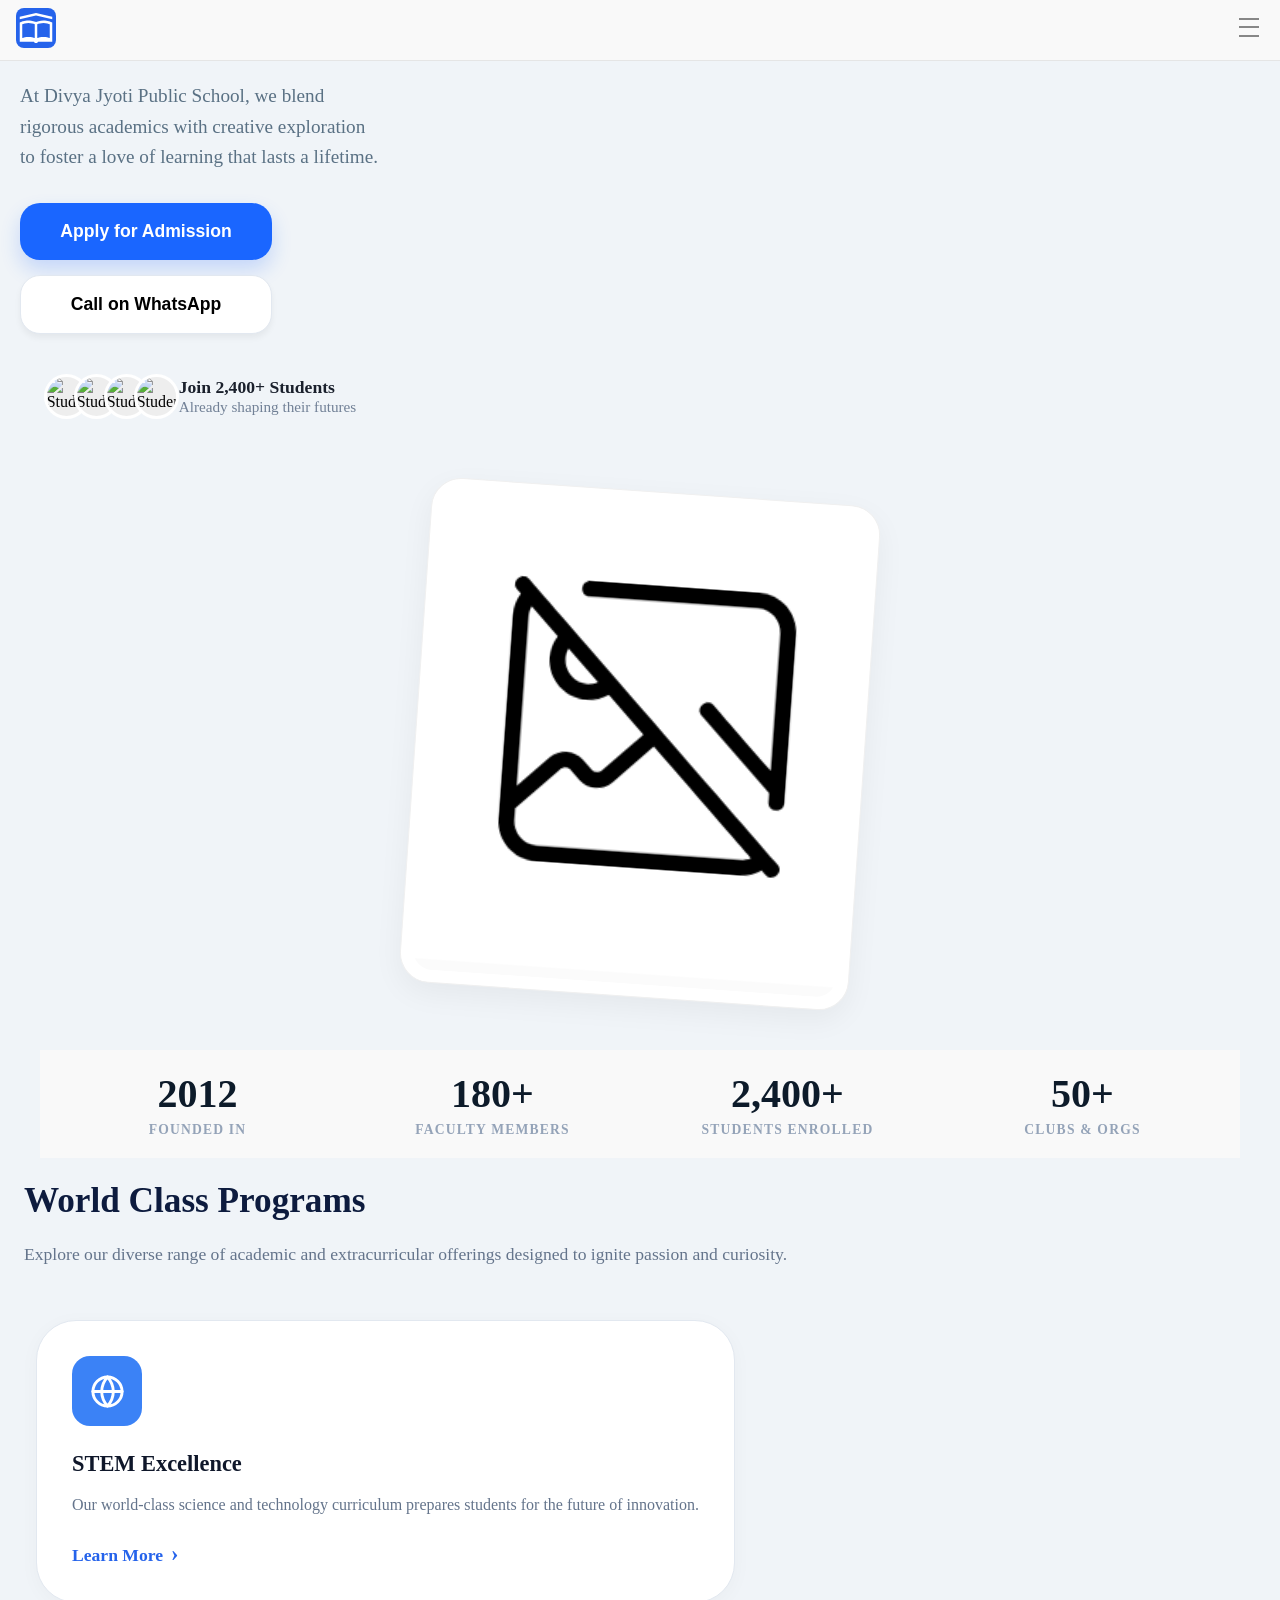
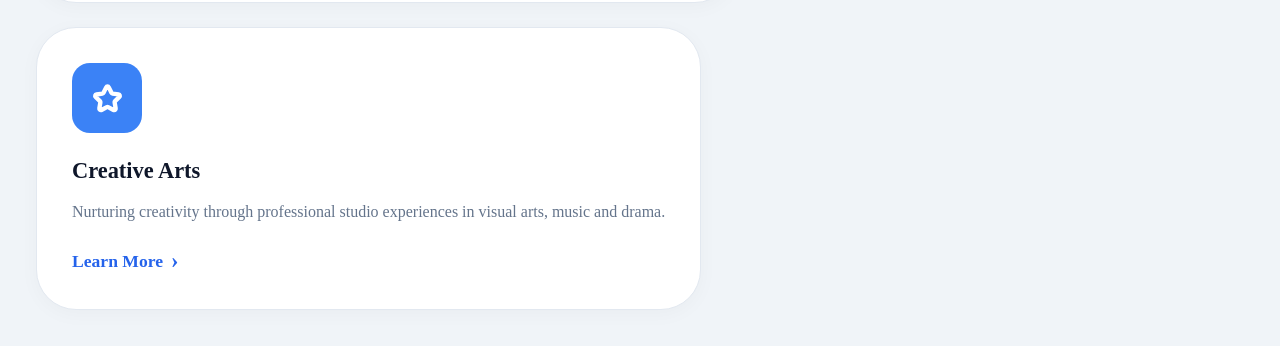
==== index.html @ 03cf8573 "init" ====
<!DOCTYPE html>
<html lang="en">
  <head>
    <meta charset="UTF-8" />
    <meta name="viewport" content="width=device-width, initial-scale=1.0" />
    <title>School Name</title>
    <link rel="stylesheet" href="styles.css" />
    <link rel="stylesheet" href="styles/nav.css" />
    <link rel="stylesheet" href="styles/logo.css" />
    <link rel="stylesheet" href="styles/navmenu.css" />
    <link rel="stylesheet" href="styles/burger_menu.css" />
    <link rel="stylesheet" href="styles/overlay_menu_links.css" />
    <link rel="stylesheet" href="styles/close_btn.css" />
    <link rel="stylesheet" href="styles/btn.css" />
    <link rel="stylesheet" href="styles/hero_section.css" />
    <link rel="stylesheet" href="styles/stats.css" />
    <link rel="stylesheet" href="styles/image_card.css" />
    <link rel="stylesheet" href="styles/card.css" />
  </head>

  <body>
    <nav class="navbar">
      <div class="nav-container">
        <div class="logo">
          <img src="assets/logo.svg" alt="School Logo" class="logo-icon" />
        </div>

        <button class="menu-toggle" id="menuOpen">
          <span class="bar"></span>
          <span class="bar"></span>
          <span class="bar"></span>
        </button>
      </div>

      <div class="mobile-overlay" id="mobileMenu">
        <ul class="nav-links">
          <li><a href="#">Academics</a></li>
          <li><a href="#">Admissions</a></li>
          <li><a href="#">Student Life</a></li>
          <li><a href="#">About</a></li>
          <li><a href="#">Contact</a></li>
        </ul>
        <button class="btn btn-primary">Apply Now</button>
      </div>
    </nav>

    <main>
      <section id="hero">
        <div class="admission-card">
          <p class="description">
            At Divya Jyoti Public School, we blend rigorous academics with
            creative exploration to foster a love of learning that lasts a
            lifetime.
          </p>

          <div class="button-group">
            <button class="btn btn-primary">Apply for Admission</button>
            <button class="btn btn-secondary">Call on WhatsApp</button>
          </div>

          <div class="social-proof">
            <div class="avatar-group">
              <img src="https://i.pravatar.cc/100?u=112" alt="Student" />
              <img src="https://i.pravatar.cc/100?u=212" alt="Student" />
              <img src="https://i.pravatar.cc/100?u=312" alt="Student" />
              <img src="https://i.pravatar.cc/100?u=420" alt="Student" />
            </div>
            <div class="stats-text">
              <strong>Join 2,400+ Students</strong>
              <span>Already shaping their futures</span>
            </div>
          </div>
        </div>
      </section>
      <section id="image">
        <div class="card-container">
          <div class="image-wrapper">
            <img
              src="assets/image.png"
              alt="Description"
              class="card-image"
              width="16"
              height="24"
            />
          </div>
        </div>
      </section>
      <section id="stats">
        <div class="stats-container">
          <div class="stat-item">
            <h2 class="stat-number">2012</h2>
            <p class="stat-label">FOUNDED IN</p>
          </div>
          <div class="stat-item">
            <h2 class="stat-number">180+</h2>
            <p class="stat-label">FACULTY MEMBERS</p>
          </div>
          <div class="stat-item">
            <h2 class="stat-number">2,400+</h2>
            <p class="stat-label">STUDENTS ENROLLED</p>
          </div>
          <div class="stat-item">
            <h2 class="stat-number">50+</h2>
            <p class="stat-label">CLUBS & ORGS</p>
          </div>
        </div>
      </section>

      <section class="programs-section">
        <h1 class="main-title">World Class Programs</h1>
        <p class="main-description">
          Explore our diverse range of academic and extracurricular offerings
          designed to ignite passion and curiosity.
        </p>

        <div class="program-card">
          <div class="icon-box">
            <svg
              viewBox="0 0 24 24"
              fill="none"
              stroke="white"
              stroke-width="2"
              stroke-linecap="round"
              stroke-linejoin="round"
            >
              <circle cx="12" cy="12" r="10"></circle>
              <line x1="2" y1="12" x2="22" y2="12"></line>
              <path
                d="M12 2a15.3 15.3 0 0 1 4 10 15.3 15.3 0 0 1-4 10 15.3 15.3 0 0 1-4-10 15.3 15.3 0 0 1 4-10z"
              ></path>
            </svg>
          </div>

          <h2 class="card-title">STEM Excellence</h2>
          <p class="card-text">
            Our world-class science and technology curriculum prepares students
            for the future of innovation.
          </p>

          <a href="#" class="learn-more">
            Learn More
            <span class="arrow">›</span>
          </a>
        </div>
        <div class="program-card">
          <div class="icon-box">
            <svg
              viewBox="0 0 24 24"
              fill="none"
              stroke="white"
              stroke-width="2"
              stroke-linecap="round"
              stroke-linejoin="round"
            >
              <path
                d="M16.6,20.463a1.5,1.5,0,0,1-.7-.174l-3.666-1.927a.5.5,0,0,0-.464,0L8.1,20.289a1.5,1.5,0,0,1-2.177-1.581l.7-4.082a.5.5,0,0,0-.143-.442L3.516,11.293a1.5,1.5,0,0,1,.832-2.559l4.1-.6a.5.5,0,0,0,.376-.273l1.833-3.714a1.5,1.5,0,0,1,2.69,0l1.833,3.714a.5.5,0,0,0,.376.274l4.1.6a1.5,1.5,0,0,1,.832,2.559l-2.965,2.891a.5.5,0,0,0-.144.442l.7,4.082A1.5,1.5,0,0,1,16.6,20.463Zm-3.9-2.986L16.364,19.4a.5.5,0,0,0,.725-.527l-.7-4.082a1.5,1.5,0,0,1,.432-1.328l2.965-2.89a.5.5,0,0,0-.277-.853l-4.1-.6a1.5,1.5,0,0,1-1.13-.821L12.449,4.594a.516.516,0,0,0-.9,0L9.719,8.308a1.5,1.5,0,0,1-1.13.82l-4.1.6a.5.5,0,0,0-.277.853L7.18,13.468A1.5,1.5,0,0,1,7.611,14.8l-.7,4.082a.5.5,0,0,0,.726.527L11.3,17.477a1.5,1.5,0,0,1,1.4,0Z"
              ></path>
            </svg>
          </div>

          <h2 class="card-title">Creative Arts</h2>
          <p class="card-text">
            Nurturing creativity through professional studio experiences in visual arts, music and drama.
          </p>

          <a href="#" class="learn-more">
            Learn More
            <span class="arrow">›</span>
          </a>
        </div>
      </section>
    </main>

    <script src="script.js"></script>
    <script src="scripts/nav.js"></script>
  </body>
</html>
---- styles.css ----
:root {
	--bg-color: #ffffff;
	--text-color: #333333;
	--accent-color: #007bff;
	--primary-blue: #2563eb;
	--text-dark: #0f172a;
}

[data-theme="dark"] {
	--bg-color: #1a1a1a;
	--text-color: #f4f4f4;
	--accent-color: #00d4ff;
}

* {
	margin: 0;
	padding: 0;
	box-sizing: border-box;
}

body {
	background-color: #f0f4f8;
}
button {
	border: none;
}
.main-title {
    font-size: 2.2rem;
    font-weight: 800;
    color: #0d1b3e; /* Deep navy */
    line-height: 1.1;
    margin-bottom: 20px;
}

.main-description {
    color: #64748b; /* Muted blue-grey */
    font-size: 1.1rem;
    line-height: 1.6;
    margin-bottom: 40px;
}
.programs-section{
	padding: 24px;
	display: flex;
	flex-direction: column;
	justify-content: center;
	align-items: start;
}
---- styles/nav.css ----
.navbar {
	position: sticky;
	top: 0;
	background: #f9f9f9;
	z-index: 1000;
	width: 100%;
}

.nav-container {
	display: flex;
 	width: 100%;
	padding: 8px 16px;
	justify-content: space-between;
	align-items: center;
	border-bottom: 1px solid #e5e5e5;
}
---- styles/logo.css ----
.logo-icon {
	width: 40px;
	height: 40px;
	background: var(--primary-blue);
	border-radius: 8px;
}
---- styles/navmenu.css ----
.mobile-overlay {
    position: absolute;
    top: 100%;
    left: 0;
    width: 100%;
    height: calc(100vh - 70px);
    background: #f9f9f9;
    padding: 20px;
    opacity: 0;
    visibility: hidden;
    transform: translateY(-10px);
    transition: all 0.4s cubic-bezier(0.4, 0, 0.2, 1);
}

.menu-toggle {
    display: grid;
    grid-template-rows: auto;
    justify-content: center;
    row-gap: 1px;
    height: 24px;
    width: 30px;
    background: transparent;
    cursor: pointer;
    z-index: 2001;
}

.mobile-overlay.active {
	opacity: 1;
	visibility: visible;
	transform: translateY(0);
}

.overlay-header {
	display: flex;
	justify-content: space-between;
	align-items: center;
	margin-bottom: 40px;
}
---- styles/burger_menu.css ----
.bar {
	width: 20px;
	height: 2px;
	background-color: #878787;
	transition: all 0.3s ease;
}

#menuOpen.is-active .bar:nth-child(1) {
	transform: translateY(9px) rotate(45deg);
}

#menuOpen.is-active .bar:nth-child(2) {
	opacity: 0;
}

#menuOpen.is-active .bar:nth-child(3) {
	transform: translateY(-8px) rotate(-45deg);
}
---- styles/overlay_menu_links.css ----
.nav-links li {
    margin: 25px 0;
    opacity: 0;
    transform: translateY(10px);
    transition: opacity 0.3s ease, transform 0.3s ease;
}

.mobile-overlay.active .nav-links li {
    opacity: 1;
    transform: translateY(0);
}

.nav-links {
    list-style: none;
    padding: 0;
}

.nav-links li {
    margin: 25px 0;
}

.nav-links a {
    text-decoration: none;
    color: var(--text-dark);
    font-size: 1.5rem;
    font-weight: 700;
}

.nav-links li:nth-child(1) {
    transition-delay: 0.1s;
}

.nav-links li:nth-child(2) {
    transition-delay: 0.15s;
}

.nav-links li:nth-child(3) {
    transition-delay: 0.2s;
}

.nav-links li:nth-child(4) {
    transition-delay: 0.25s;
}

.nav-links li:nth-child(5) {
    transition-delay: 0.3s;
}
---- styles/close_btn.css ----
.close-btn {
	font-size: 2rem;
	background: none;
	border: none;
	cursor: pointer;
	color: var(--text-dark);
}
---- styles/btn.css ----
.button-group {
    display: flex;
    flex-direction: column;
    gap: 15px;
    margin-bottom: 40px;
    width: 70%;
}

.btn {
    padding: 18px;
    border-radius: 20px;
    font-size: 1.1rem;
    font-weight: 700;
    cursor: pointer;
    border: none;
    transition: transform 0.2s, box-shadow 0.2s;
}

.btn-primary {
    background-color: #1a66ff;
    color: white;
    box-shadow: 0 10px 20px rgba(26, 102, 255, 0.2);
}

.btn-secondary {
    background-color: white;
    color: #000;
    border: 1px solid #e2e8f0;
    box-shadow: 0 4px 6px rgba(0, 0, 0, 0.05);
}

.btn:hover {
    transform: translateY(-2px);
}
---- styles/hero_section.css ----
.admission-card {
    max-width: 400px;
    padding: 20px;
}

/* Typography */
.description {
    color: #5a7184;
    font-size: 1.2rem;
    line-height: 1.6;
    margin-bottom: 30px;
}
.social-proof {
    display: flex;
    align-items: center;
    justify-content: center;
    gap: 15px;
}

.avatar-group {
    display: flex;
}

.avatar-group img {
    width: 45px;
    height: 45px;
    border-radius: 50%;
    border: 3px solid white;
    margin-right: -15px; /* Overlap effect */
    object-fit: cover;
    background-color: #eee;
}

.stats-text {
    display: flex;
    flex-direction: column;
}

.stats-text strong {
    font-size: 1.1rem;
    color: #1a202c;
}

.stats-text span {
    font-size: 0.95rem;
    color: #718096;
}
---- styles/stats.css ----
.stats-container {
    background-color: #f9f9f9;
    display: grid;
    grid-template-columns: repeat(2, 2fr); /* Stack in 1 column on small screens */    
    gap: 40px; 
    text-align: center;
    padding: 20px;
    width: 100%;
    max-width: 1200px; /* Limits width on ultra-wide screens */
    margin: 0 auto;
}

/* Desktop Styles (Screens wider than 768px) */
@media (min-width: 768px) {
    .stats-container {
        grid-template-columns: repeat(4, 1fr); /* All 4 in one row */
        gap: 20px;
    }
}

/* Typography Styling */
.stat-number {
    font-size: 2.5rem;
    font-weight: 800;
    color: #0d1b2a;
    margin-bottom: 5px;
}

.stat-label {
    font-size: 0.85rem;
    font-weight: 600;
    color: #94a3b8;
    text-transform: uppercase;
    letter-spacing: 1.2px;
}
---- styles/image_card.css ----
#image {
    padding: 32px;
}
.card-container {
    max-width: 450px; /* Adjust based on your design */
    margin: 20px auto;
    padding: 12px;
    background: #fff;
    border: 1px solid #f0f0f0;
    transform: rotate(4deg);
    border-radius: 30px; /* Match the rounded corners in your image */
    box-shadow: 0 10px 30px rgba(0, 0, 0, 0.05);
}

/* The Image Section */
.image-wrapper {
    width: 100%;
    /* aspect-ratio: 9 / 16; Optional: forces a vertical phone-like ratio */
    overflow: hidden;
    border-radius: 20px; /* Inner rounding */
    background-color: #f7f9fc; /* Placeholder color */
}

.card-image {
    display: block;
    width: 100%;
    height: 100%;
    min-height: 400px; /* Ensures it doesn't collapse if empty */
    
    /* BEST PRACTICES FOR GLITCH-FREE VIEWING */
    object-fit: cover;    /* Fills the area without stretching */
    object-position: center; /* Keeps the subject centered */
}
---- styles/card.css ----
.program-card {
    border: 1px solid #e2e8f0;
    border-radius: 40px;
    padding: 35px;
    margin: 12px;
    background: #fff;
    box-shadow: 0 4px 20px rgba(0, 0, 0, 0.03);
}

/* Icon Styling */
.icon-box {
    background-color: #3b82f6;
    /* Bright blue */
    width: 70px;
    height: 70px;
    border-radius: 18px;
    display: flex;
    justify-content: center;
    align-items: center;
    margin-bottom: 25px;
}

.icon-box svg {
    width: 35px;
    height: 35px;
}

/* Card Content */
.card-title {
    font-size: 1.4rem;
    font-weight: 700;
    color: #0f172a;
    margin-bottom: 15px;
}

.card-text {
    color: #64748b;
    line-height: 1.6;
    font-size: 1rem;
    margin-bottom: 25px;
}

/* Link Styling */
.learn-more {
    color: #2563eb;
    text-decoration: none;
    font-weight: 700;
    font-size: 1.1rem;
    display: inline-flex;
    align-items: center;
}

.arrow {
    margin-left: 8px;
    font-size: 1.4rem;
    margin-top: -2px;
    /* Adjusting alignment of the bracket */
}
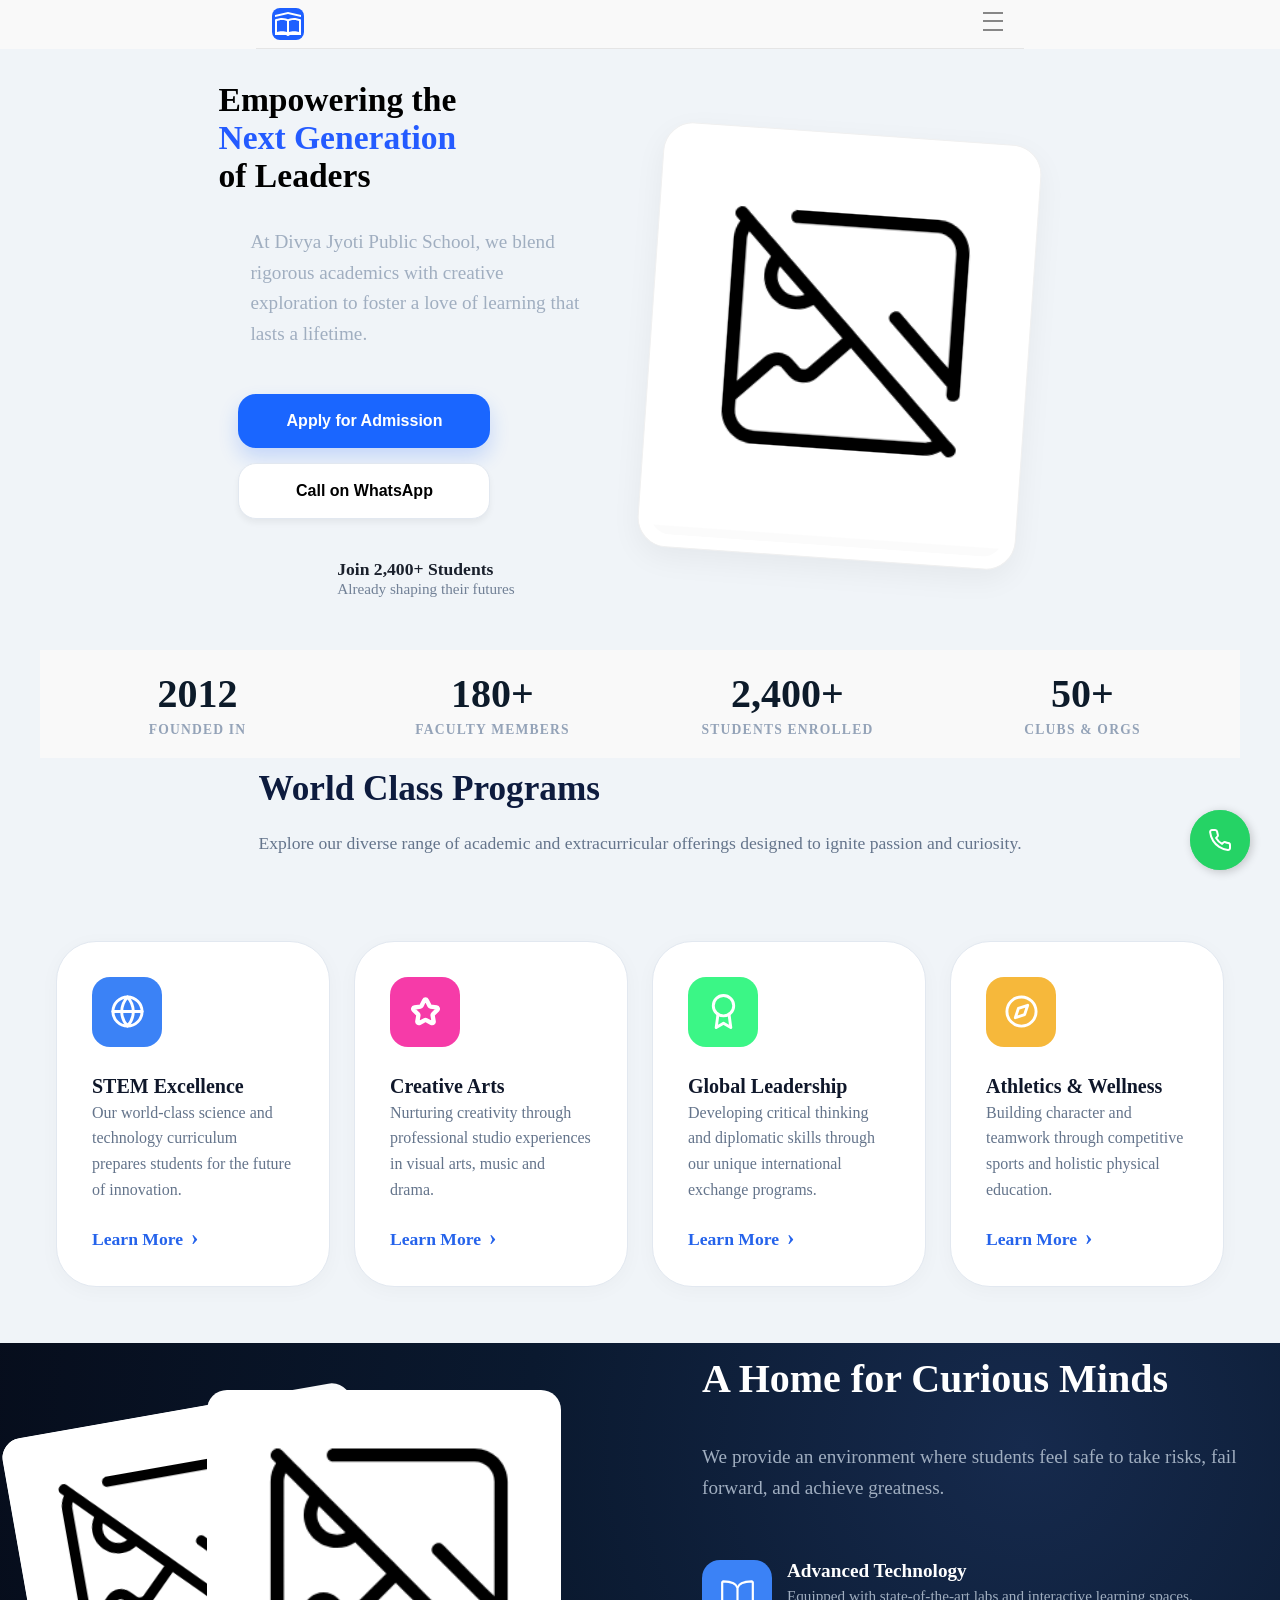
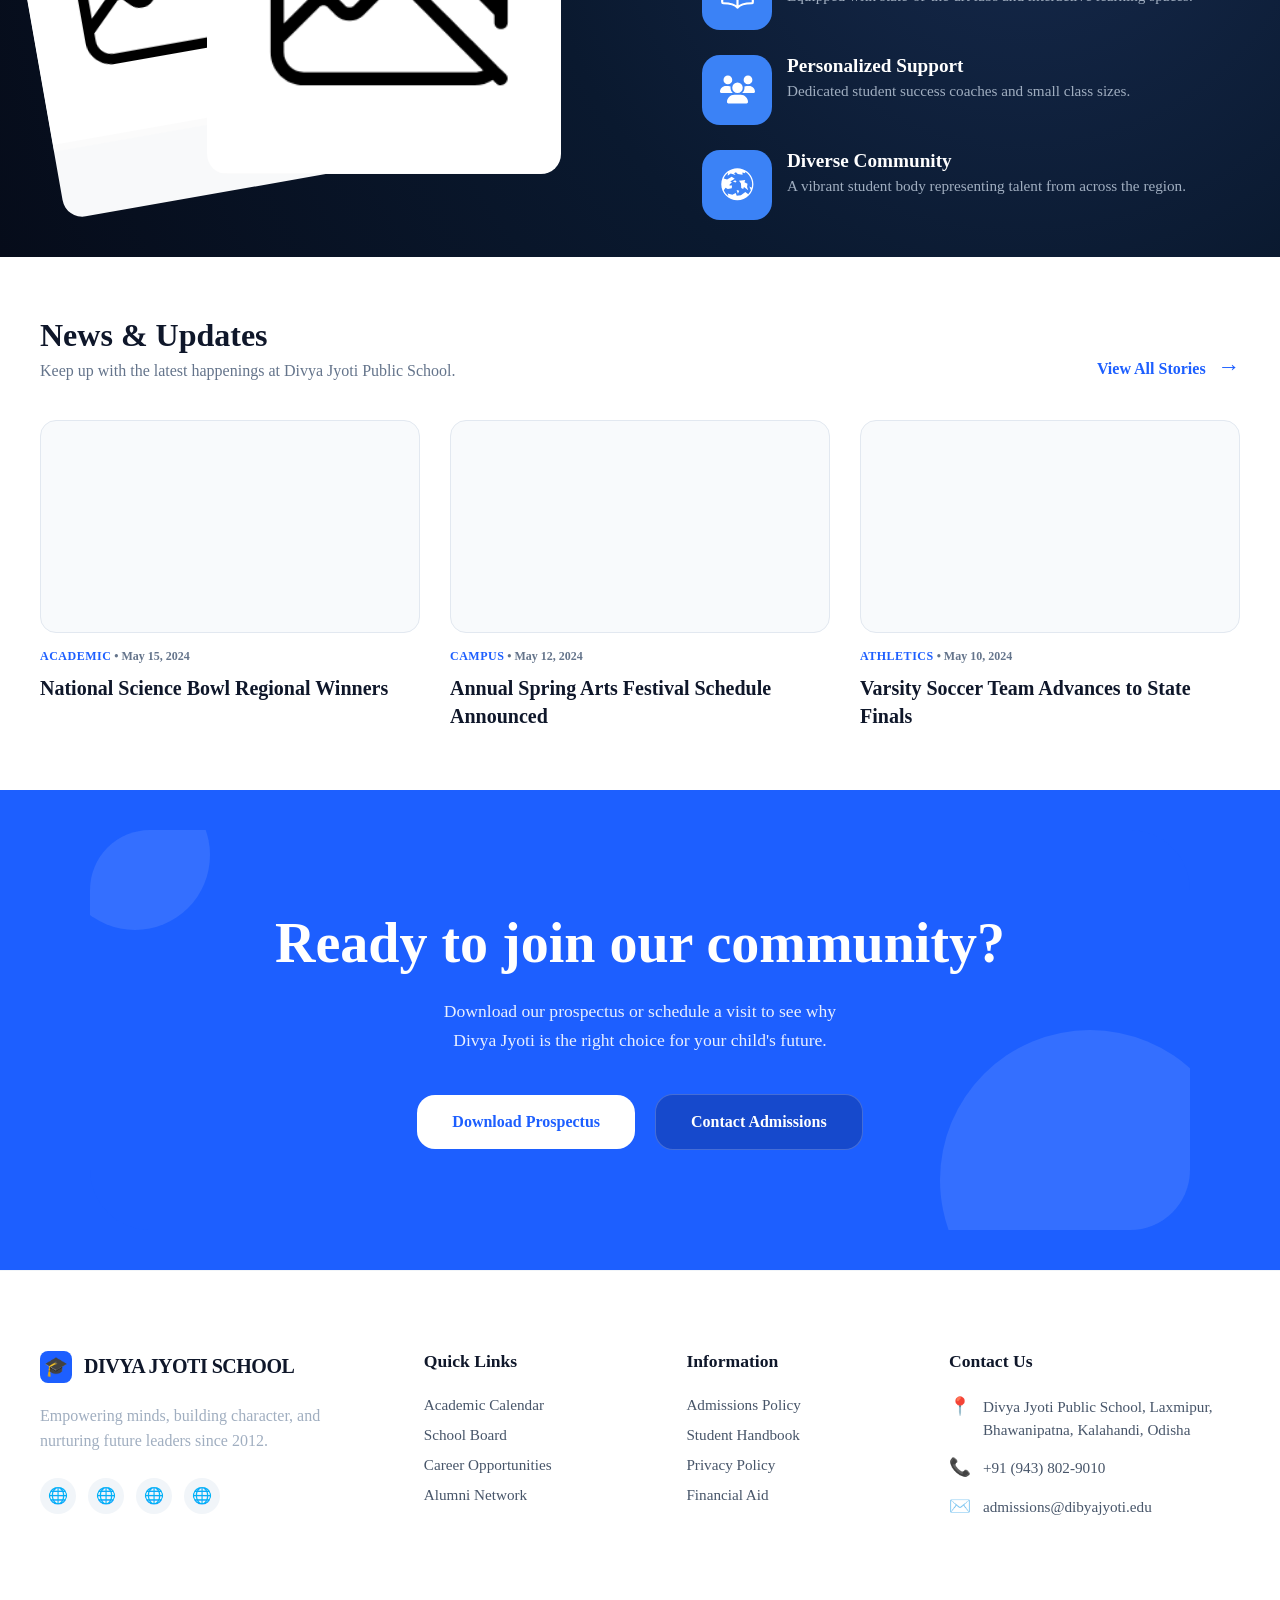
==== commit d84a205a: "Added landing page" ====
--- a/index.html
+++ b/index.html
@@ -16,6 +16,11 @@
     <link rel="stylesheet" href="styles/stats.css" />
     <link rel="stylesheet" href="styles/image_card.css" />
     <link rel="stylesheet" href="styles/card.css" />
+    <link rel="stylesheet" href="styles/feature_section.css" />
+    <link rel="stylesheet" href="styles/news_section.css" />
+    <link rel="stylesheet" href="styles/cta_section.css" />
+    <link rel="stylesheet" href="styles/footer.css" />
+    <link rel="stylesheet" href="styles/floating_btn.css" />
   </head>
 
   <body>
@@ -46,45 +51,53 @@
 
     <main>
       <section id="hero">
-        <div class="admission-card">
-          <p class="description">
-            At Divya Jyoti Public School, we blend rigorous academics with
-            creative exploration to foster a love of learning that lasts a
-            lifetime.
-          </p>
-
-          <div class="button-group">
-            <button class="btn btn-primary">Apply for Admission</button>
-            <button class="btn btn-secondary">Call on WhatsApp</button>
-          </div>
-
-          <div class="social-proof">
-            <div class="avatar-group">
-              <img src="https://i.pravatar.cc/100?u=112" alt="Student" />
-              <img src="https://i.pravatar.cc/100?u=212" alt="Student" />
-              <img src="https://i.pravatar.cc/100?u=312" alt="Student" />
-              <img src="https://i.pravatar.cc/100?u=420" alt="Student" />
-            </div>
-            <div class="stats-text">
-              <strong>Join 2,400+ Students</strong>
-              <span>Already shaping their futures</span>
-            </div>
-          </div>
-        </div>
+        <div>
+          <div class="hero-text">
+            <h1>
+              Empowering the <br /><span class="text-emphasis"
+                >Next Generation</span
+              ><br />of Leaders
+            </h1>
+          </div>
+          <div class="admission-card">
+            <p class="description">
+              At Divya Jyoti Public School, we blend rigorous academics with
+              creative exploration to foster a love of learning that lasts a
+              lifetime.
+            </p>
+            <div class="button-group">
+              <button class="btn btn-primary">Apply for Admission</button>
+              <button class="btn btn-secondary">Call on WhatsApp</button>
+            </div>
+            <div class="social-proof">
+              <div class="avatar-group">
+                <!-- <img src="https://i.pravatar.cc/100?u=112" alt="Student" /> -->
+                <!-- <img src="https://i.pravatar.cc/100?u=212" alt="Student" /> -->
+                <!-- <img src="https://i.pravatar.cc/100?u=312" alt="Student" /> -->
+                <!-- <img src="https://i.pravatar.cc/100?u=420" alt="Student" /> -->
+              </div>
+              <div class="stats-text">
+                <strong>Join 2,400+ Students</strong>
+                <span>Already shaping their futures</span>
+              </div>
+            </div>
+          </div>
+        </div>
+        <section id="image">
+          <div class="card-container">
+            <div class="image-wrapper">
+              <img
+                src="assets/image.png"
+                alt="Description"
+                class="card-image"
+                width="16"
+                height="24"
+              />
+            </div>
+          </div>
+        </section>
       </section>
-      <section id="image">
-        <div class="card-container">
-          <div class="image-wrapper">
-            <img
-              src="assets/image.png"
-              alt="Description"
-              class="card-image"
-              width="16"
-              height="24"
-            />
-          </div>
-        </div>
-      </section>
+
       <section id="stats">
         <div class="stats-container">
           <div class="stat-item">
@@ -106,72 +119,395 @@
         </div>
       </section>
 
-      <section class="programs-section">
-        <h1 class="main-title">World Class Programs</h1>
-        <p class="main-description">
-          Explore our diverse range of academic and extracurricular offerings
-          designed to ignite passion and curiosity.
-        </p>
-
-        <div class="program-card">
-          <div class="icon-box">
-            <svg
-              viewBox="0 0 24 24"
-              fill="none"
-              stroke="white"
-              stroke-width="2"
-              stroke-linecap="round"
-              stroke-linejoin="round"
+      <section id="programs-section">
+        <div>
+          <h1 class="main-title">World Class Programs</h1>
+          <p class="main-description">
+            Explore our diverse range of academic and extracurricular offerings
+            designed to ignite passion and curiosity.
+          </p>
+        </div>
+        <div class="program-cards">
+          <div class="program-card">
+            <div class="icon-box icon-box-variant1">
+              <svg
+                viewBox="0 0 24 24"
+                fill="none"
+                stroke="white"
+                stroke-width="2"
+                stroke-linecap="round"
+                stroke-linejoin="round"
+              >
+                <circle cx="12" cy="12" r="10"></circle>
+                <line x1="2" y1="12" x2="22" y2="12"></line>
+                <path
+                  d="M12 2a15.3 15.3 0 0 1 4 10 15.3 15.3 0 0 1-4 10 15.3 15.3 0 0 1-4-10 15.3 15.3 0 0 1 4-10z"
+                ></path>
+              </svg>
+            </div>
+
+            <h2 class="card-title">STEM Excellence</h2>
+            <p class="card-text">
+              Our world-class science and technology curriculum prepares
+              students for the future of innovation.
+            </p>
+
+            <a href="#" class="learn-more">
+              Learn More
+              <span class="arrow">›</span>
+            </a>
+          </div>
+          <div class="program-card">
+            <div class="icon-box icon-box-variant4">
+              <svg
+                viewBox="0 0 24 24"
+                fill="none"
+                stroke="white"
+                stroke-width="2"
+                stroke-linecap="round"
+                stroke-linejoin="round"
+              >
+                <path
+                  d="M16.6,20.463a1.5,1.5,0,0,1-.7-.174l-3.666-1.927a.5.5,0,0,0-.464,0L8.1,20.289a1.5,1.5,0,0,1-2.177-1.581l.7-4.082a.5.5,0,0,0-.143-.442L3.516,11.293a1.5,1.5,0,0,1,.832-2.559l4.1-.6a.5.5,0,0,0,.376-.273l1.833-3.714a1.5,1.5,0,0,1,2.69,0l1.833,3.714a.5.5,0,0,0,.376.274l4.1.6a1.5,1.5,0,0,1,.832,2.559l-2.965,2.891a.5.5,0,0,0-.144.442l.7,4.082A1.5,1.5,0,0,1,16.6,20.463Zm-3.9-2.986L16.364,19.4a.5.5,0,0,0,.725-.527l-.7-4.082a1.5,1.5,0,0,1,.432-1.328l2.965-2.89a.5.5,0,0,0-.277-.853l-4.1-.6a1.5,1.5,0,0,1-1.13-.821L12.449,4.594a.516.516,0,0,0-.9,0L9.719,8.308a1.5,1.5,0,0,1-1.13.82l-4.1.6a.5.5,0,0,0-.277.853L7.18,13.468A1.5,1.5,0,0,1,7.611,14.8l-.7,4.082a.5.5,0,0,0,.726.527L11.3,17.477a1.5,1.5,0,0,1,1.4,0Z"
+                ></path>
+              </svg>
+            </div>
+
+            <h2 class="card-title">Creative Arts</h2>
+            <p class="card-text">
+              Nurturing creativity through professional studio experiences in
+              visual arts, music and drama.
+            </p>
+
+            <a href="#" class="learn-more">
+              Learn More
+              <span class="arrow">›</span>
+            </a>
+          </div>
+          <div class="program-card">
+            <div class="icon-box icon-box-variant3">
+              <svg
+                viewBox="0 0 24 24"
+                fill="none"
+                stroke="white"
+                stroke-width="2"
+                stroke-linecap="round"
+                stroke-linejoin="round"
+              >
+                <circle cx="12" cy="8" r="7"></circle>
+                <polyline
+                  points="8.21 13.89 7 23 12 20 17 23 15.79 13.88"
+                ></polyline>
+              </svg>
+            </div>
+
+            <h2 class="card-title">Global Leadership</h2>
+            <p class="card-text">
+              Developing critical thinking and diplomatic skills through our
+              unique international exchange programs.
+            </p>
+
+            <a href="#" class="learn-more">
+              Learn More
+              <span class="arrow">›</span>
+            </a>
+          </div>
+          <div class="program-card">
+            <div class="icon-box icon-box-variant2">
+              <svg
+                viewBox="0 0 24 24"
+                fill="none"
+                stroke="white"
+                stroke-width="2"
+                stroke-linecap="round"
+                stroke-linejoin="round"
+              >
+                <circle cx="12" cy="12" r="10"></circle>
+                <polygon
+                  points="16.24 7.76 14.12 14.12 7.76 16.24 9.88 9.88 16.24 7.76"
+                ></polygon>
+              </svg>
+            </div>
+
+            <h2 class="card-title">Athletics & Wellness</h2>
+            <p class="card-text">
+              Building character and teamwork through competitive sports and
+              holistic physical education.
+            </p>
+
+            <a href="#" class="learn-more">
+              Learn More
+              <span class="arrow">›</span>
+            </a>
+          </div>
+        </div>
+      </section>
+
+      <section class="curious-minds">
+        <div class="container">
+          <div class="image-stack">
+            <div class="image-box tilted-box">
+              <div class="placeholder-icon">
+                <img src="assets/image.png" alt="Students in a classroom" />
+              </div>
+            </div>
+            <div class="image-box main-img">
+              <img src="assets/image.png" alt="Students in a classroom" />
+            </div>
+          </div>
+
+          <div class="content">
+            <h2 class="title">A Home for Curious Minds</h2>
+            <p class="description">
+              We provide an environment where students feel safe to take risks,
+              fail forward, and achieve greatness.
+            </p>
+
+            <ul class="feature-list">
+              <li class="feature-item">
+                <div class="icon-box icon-box-variant1">
+                  <svg
+                    stroke="currentColor"
+                    fill="currentColor"
+                    stroke-width="0"
+                    viewBox="0 0 512 512"
+                    height="200px"
+                    width="200px"
+                    xmlns="http://www.w3.org/2000/svg"
+                  >
+                    <path
+                      fill="none"
+                      stroke-linecap="round"
+                      stroke-linejoin="round"
+                      stroke-width="32"
+                      d="M256 160c16-63.16 76.43-95.41 208-96a15.94 15.94 0 0 1 16 16v288a16 16 0 0 1-16 16c-128 0-177.45 25.81-208 64-30.37-38-80-64-208-64-9.88 0-16-8.05-16-17.93V80a15.94 15.94 0 0 1 16-16c131.57.59 192 32.84 208 96zm0 0v288"
+                    ></path>
+                  </svg>
+                </div>
+                <div>
+                  <h3>Advanced Technology</h3>
+                  <p>
+                    Equipped with state-of-the-art labs and interactive learning
+                    spaces.
+                  </p>
+                </div>
+              </li>
+              <li class="feature-item">
+                <div class="icon-box icon-box-variant1">
+                  <svg
+                    stroke="currentColor"
+                    fill="currentColor"
+                    stroke-width="0"
+                    viewBox="0 0 640 512"
+                    height="200px"
+                    width="200px"
+                    xmlns="http://www.w3.org/2000/svg"
+                  >
+                    <path
+                      d="M144 0a80 80 0 1 1 0 160A80 80 0 1 1 144 0zM512 0a80 80 0 1 1 0 160A80 80 0 1 1 512 0zM0 298.7C0 239.8 47.8 192 106.7 192l42.7 0c15.9 0 31 3.5 44.6 9.7c-1.3 7.2-1.9 14.7-1.9 22.3c0 38.2 16.8 72.5 43.3 96c-.2 0-.4 0-.7 0L21.3 320C9.6 320 0 310.4 0 298.7zM405.3 320c-.2 0-.4 0-.7 0c26.6-23.5 43.3-57.8 43.3-96c0-7.6-.7-15-1.9-22.3c13.6-6.3 28.7-9.7 44.6-9.7l42.7 0C592.2 192 640 239.8 640 298.7c0 11.8-9.6 21.3-21.3 21.3l-213.3 0zM224 224a96 96 0 1 1 192 0 96 96 0 1 1 -192 0zM128 485.3C128 411.7 187.7 352 261.3 352l117.3 0C452.3 352 512 411.7 512 485.3c0 14.7-11.9 26.7-26.7 26.7l-330.7 0c-14.7 0-26.7-11.9-26.7-26.7z"
+                    ></path>
+                  </svg>
+                </div>
+                <div>
+                  <h3>Personalized Support</h3>
+                  <p>
+                    Dedicated student success coaches and small class sizes.
+                  </p>
+                </div>
+              </li>
+              <li class="feature-item">
+                <div class="icon-box icon-box-variant1">
+                  <svg
+                    stroke="currentColor"
+                    fill="currentColor"
+                    stroke-width="0"
+                    viewBox="0 0 512 512"
+                    height="200px"
+                    width="200px"
+                    xmlns="http://www.w3.org/2000/svg"
+                  >
+                    <path
+                      d="M253.47 17.406C123.76 17.406 18.437 122.76 18.437 252.47c0 129.707 105.324 235.06 235.03 235.06 129.707 0 235.063-105.353 235.063-235.06 0-129.71-105.355-235.064-235.06-235.064zM367.874 68.75c61.246 38.19 101.97 106.14 101.97 183.72 0 17.143-1.993 33.823-5.75 49.81l-34.25-18.06 22 54.874c-9.454 21.647-22.362 41.432-38 58.687l-43.158-30.936-64.625 47.72-61.656 6.967-13.906-41.78-49.72 26.844-68.093-18.938 9.157 36.594c-28.41-21.793-51.23-50.466-66-83.563L81.25 304.47l32.25 17.124 59.22-9.875 2.843-40.908-37.344-1.718 4.905-17.844 30.78-25.313-25.093-15.625 67.22-38.593-45.345-29.657-66.625 40.187-49.437-15.28c13.812-32.14 35.21-60.22 61.906-82.064l-3.75 44.375 43.376-34.124 72 22.22-22.5-27.407L233 75.562l26.813 28.468 71 9.845-3.5-34.47 41.468 12.657-.905-23.312zm1.156 120.03L278 199.47l28.906 43.218 3.156 64.468L339.25 321l11.438-28.375 62.656 48.656L395.78 294l6.408-48.344-43.75-22.72 10.593-34.155zM221 192.438l-31.594 21.188 36.47 14.78 16.686-14.78L221 192.437zm22.188 144.688l18.687 52.594 19.78-42.564-38.467-10.03z"
+                    ></path>
+                  </svg>
+                </div>
+                <div>
+                  <h3>Diverse Community</h3>
+                  <p>
+                    A vibrant student body representing talent from across the
+                    region.
+                  </p>
+                </div>
+              </li>
+            </ul>
+          </div>
+        </div>
+      </section>
+
+      <section class="news-section">
+        <div class="news-container">
+          <div class="news-header">
+            <div class="header-text">
+              <h2 class="news-title">News & Updates</h2>
+              <p class="news-subtitle">
+                Keep up with the latest happenings at Divya Jyoti Public School.
+              </p>
+            </div>
+            <a href="#" class="view-all"
+              >View All Stories <span class="arrow">→</span></a
             >
-              <circle cx="12" cy="12" r="10"></circle>
-              <line x1="2" y1="12" x2="22" y2="12"></line>
-              <path
-                d="M12 2a15.3 15.3 0 0 1 4 10 15.3 15.3 0 0 1-4 10 15.3 15.3 0 0 1-4-10 15.3 15.3 0 0 1 4-10z"
-              ></path>
-            </svg>
-          </div>
-
-          <h2 class="card-title">STEM Excellence</h2>
-          <p class="card-text">
-            Our world-class science and technology curriculum prepares students
-            for the future of innovation.
+          </div>
+
+          <div class="news-grid">
+            <article class="news-card">
+              <div class="card-image-placeholder">
+                <i class="img-icon"></i>
+              </div>
+              <div class="card-content">
+                <p class="card-meta">
+                  <span class="category academic">ACADEMIC</span> •
+                  <span class="date">May 15, 2024</span>
+                </p>
+                <h3 class="card-title">
+                  National Science Bowl Regional Winners
+                </h3>
+              </div>
+            </article>
+
+            <article class="news-card">
+              <div class="card-image-placeholder">
+                <i class="img-icon"></i>
+              </div>
+              <div class="card-content">
+                <p class="card-meta">
+                  <span class="category campus">CAMPUS</span> •
+                  <span class="date">May 12, 2024</span>
+                </p>
+                <h3 class="card-title">
+                  Annual Spring Arts Festival Schedule Announced
+                </h3>
+              </div>
+            </article>
+
+            <article class="news-card">
+              <div class="card-image-placeholder">
+                <i class="img-icon"></i>
+              </div>
+              <div class="card-content">
+                <p class="card-meta">
+                  <span class="category athletics">ATHLETICS</span> •
+                  <span class="date">May 10, 2024</span>
+                </p>
+                <h3 class="card-title">
+                  Varsity Soccer Team Advances to State Finals
+                </h3>
+              </div>
+            </article>
+          </div>
+        </div>
+      </section>
+      <section class="cta-section">
+        <div class="cta-card">
+          <h2 class="cta-title">Ready to join our community?</h2>
+          <p class="cta-text">
+            Download our prospectus or schedule a visit to see why
+            <br class="desktop-only" />
+            Divya Jyoti is the right choice for your child's future.
           </p>
 
-          <a href="#" class="learn-more">
-            Learn More
-            <span class="arrow">›</span>
-          </a>
-        </div>
-        <div class="program-card">
-          <div class="icon-box">
-            <svg
-              viewBox="0 0 24 24"
-              fill="none"
-              stroke="white"
-              stroke-width="2"
-              stroke-linecap="round"
-              stroke-linejoin="round"
-            >
-              <path
-                d="M16.6,20.463a1.5,1.5,0,0,1-.7-.174l-3.666-1.927a.5.5,0,0,0-.464,0L8.1,20.289a1.5,1.5,0,0,1-2.177-1.581l.7-4.082a.5.5,0,0,0-.143-.442L3.516,11.293a1.5,1.5,0,0,1,.832-2.559l4.1-.6a.5.5,0,0,0,.376-.273l1.833-3.714a1.5,1.5,0,0,1,2.69,0l1.833,3.714a.5.5,0,0,0,.376.274l4.1.6a1.5,1.5,0,0,1,.832,2.559l-2.965,2.891a.5.5,0,0,0-.144.442l.7,4.082A1.5,1.5,0,0,1,16.6,20.463Zm-3.9-2.986L16.364,19.4a.5.5,0,0,0,.725-.527l-.7-4.082a1.5,1.5,0,0,1,.432-1.328l2.965-2.89a.5.5,0,0,0-.277-.853l-4.1-.6a1.5,1.5,0,0,1-1.13-.821L12.449,4.594a.516.516,0,0,0-.9,0L9.719,8.308a1.5,1.5,0,0,1-1.13.82l-4.1.6a.5.5,0,0,0-.277.853L7.18,13.468A1.5,1.5,0,0,1,7.611,14.8l-.7,4.082a.5.5,0,0,0,.726.527L11.3,17.477a1.5,1.5,0,0,1,1.4,0Z"
-              ></path>
-            </svg>
-          </div>
-
-          <h2 class="card-title">Creative Arts</h2>
-          <p class="card-text">
-            Nurturing creativity through professional studio experiences in visual arts, music and drama.
-          </p>
-
-          <a href="#" class="learn-more">
-            Learn More
-            <span class="arrow">›</span>
-          </a>
+          <div class="cta-buttons">
+            <a href="#" class="btn btn-white">Download Prospectus</a>
+            <a href="#" class="btn btn-outline">Contact Admissions</a>
+          </div>
         </div>
       </section>
     </main>
 
+    <footer class="main-footer">
+      <div class="footer-container">
+        <div class="footer-col brand-info">
+          <div class="footer-logo">
+            <span class="logo-icon">🎓</span>
+            <h2 class="brand-name">DIVYA JYOTI SCHOOL</h2>
+          </div>
+          <p class="mission-text">
+            Empowering minds, building character, and nurturing future leaders
+            since 2012.
+          </p>
+          <div class="social-links">
+            <a href="#" class="social-icon">🌐</a>
+            <a href="#" class="social-icon">🌐</a>
+            <a href="#" class="social-icon">🌐</a>
+            <a href="#" class="social-icon">🌐</a>
+          </div>
+        </div>
+
+        <div class="footer-col">
+          <h3 class="footer-heading">Quick Links</h3>
+          <ul class="footer-links">
+            <li><a href="#">Academic Calendar</a></li>
+            <li><a href="#">School Board</a></li>
+            <li><a href="#">Career Opportunities</a></li>
+            <li><a href="#">Alumni Network</a></li>
+          </ul>
+        </div>
+
+        <div class="footer-col">
+          <h3 class="footer-heading">Information</h3>
+          <ul class="footer-links">
+            <li><a href="#">Admissions Policy</a></li>
+            <li><a href="#">Student Handbook</a></li>
+            <li><a href="#">Privacy Policy</a></li>
+            <li><a href="#">Financial Aid</a></li>
+          </ul>
+        </div>
+
+        <div class="footer-col contact-info">
+          <h3 class="footer-heading">Contact Us</h3>
+          <div class="contact-item">
+            <span class="icon">📍</span>
+            <p>
+              Divya Jyoti Public School, Laxmipur, Bhawanipatna, Kalahandi,
+              Odisha
+            </p>
+          </div>
+          <div class="contact-item">
+            <span class="icon">📞</span>
+            <p>+91 (943) 802-9010</p>
+          </div>
+          <div class="contact-item">
+            <span class="icon">✉️</span>
+            <p>admissions@dibyajyoti.edu</p>
+          </div>
+        </div>
+      </div>
+    </footer>
+
     <script src="script.js"></script>
     <script src="scripts/nav.js"></script>
+
+    <a
+      href="https://wa.me/yourphonenumber"
+      class="whatsapp-float"
+      target="_blank"
+    >
+      <div class="pulse"></div>
+      <i class="whatsapp-icon">
+        <svg
+          viewBox="0 0 24 24"
+          width="24"
+          height="24"
+          stroke="currentColor"
+          stroke-width="2"
+          fill="none"
+          stroke-linecap="round"
+          stroke-linejoin="round"
+        >
+          <path
+            d="M22 16.92v3a2 2 0 0 1-2.18 2 19.79 19.79 0 0 1-8.63-3.07 19.5 19.5 0 0 1-6-6 19.79 19.79 0 0 1-3.07-8.67A2 2 0 0 1 4.11 2h3a2 2 0 0 1 2 1.72 12.84 12.84 0 0 0 .7 2.81 2 2 0 0 1-.45 2.11L8.09 9.91a16 16 0 0 0 6 6l1.27-1.27a2 2 0 0 1 2.11-.45 12.84 12.84 0 0 0 2.81.7A2 2 0 0 1 22 16.92z"
+          ></path>
+        </svg>
+      </i>
+    </a>
   </body>
 </html>
--- a/styles.css
+++ b/styles.css
@@ -4,6 +4,18 @@
 	--accent-color: #007bff;
 	--primary-blue: #2563eb;
 	--text-dark: #0f172a;
+	--bg-dark: #0a192f;
+	--text-main: #ffffff;
+	--text-muted: #a0aec0;
+	--accent-blue: #1e3a8a;
+	--primary-blue: #2563eb;
+	--text-light: #64748b;
+	--bg-gray: #f8fafc;
+	--cta-blue: #1d5fff;
+	--cta-dark-blue: #1649cc;
+	--primary-blue: #1d5fff;
+	--link-color: #475569;
+	--bg-social: #f1f5f9;
 }
 
 [data-theme="dark"] {
@@ -21,27 +33,31 @@
 body {
 	background-color: #f0f4f8;
 }
+
 button {
 	border: none;
 }
+
 .main-title {
-    font-size: 2.2rem;
-    font-weight: 800;
-    color: #0d1b3e; /* Deep navy */
-    line-height: 1.1;
-    margin-bottom: 20px;
+	font-size: 2.2rem;
+	font-weight: 800;
+	color: #0d1b3e;
+	/* Deep navy */
+	line-height: 1.1;
+	margin-bottom: 20px;
 }
 
 .main-description {
-    color: #64748b; /* Muted blue-grey */
-    font-size: 1.1rem;
-    line-height: 1.6;
-    margin-bottom: 40px;
+	color: #64748b;
+	font-size: 1.1rem;
+	line-height: 1.6;
+	margin-bottom: 40px;
 }
-.programs-section{
+
+#programs-section {
 	padding: 24px;
 	display: flex;
 	flex-direction: column;
 	justify-content: center;
 	align-items: start;
-}
+}
--- a/styles/nav.css
+++ b/styles/nav.css
@@ -13,4 +13,16 @@
 	justify-content: space-between;
 	align-items: center;
 	border-bottom: 1px solid #e5e5e5;
+}
+
+@media (min-width: 768px) {
+	.navbar{
+		display: flex;
+		justify-content: center;
+	}
+	.nav-container{
+		justify-content: space-between;
+		width: 60%;
+		align-items: center;
+	}
 }
--- a/styles/hero_section.css
+++ b/styles/hero_section.css
@@ -1,3 +1,12 @@
+#hero {
+    padding: 32px;
+}
+.hero-text{
+    font-size: 1.4rem;
+}
+.text-emphasis{
+    color: rgb(36, 91, 255);
+}
 .admission-card {
     max-width: 400px;
     padding: 20px;
@@ -44,4 +53,11 @@
 .stats-text span {
     font-size: 0.95rem;
     color: #718096;
+}
+@media (min-width: 768px) {
+    #hero{
+        display: flex;
+        flex-direction: row;
+        justify-content: center;
+    }
 }
--- a/styles/stats.css
+++ b/styles/stats.css
@@ -1,3 +1,10 @@
+#programs-section{
+    padding: 12px;
+    display: flex;
+    flex-direction: column;
+    justify-content: center;
+    align-items: center;
+}
 .stats-container {
     background-color: #f9f9f9;
     display: grid;
@@ -12,10 +19,16 @@
 
 /* Desktop Styles (Screens wider than 768px) */
 @media (min-width: 768px) {
+    .program-cards{
+        padding: 32px;
+        display: grid;
+        grid-template-columns: 25% 25% 25% 25%;
+    }
     .stats-container {
         grid-template-columns: repeat(4, 1fr); /* All 4 in one row */
         gap: 20px;
     }
+    
 }
 
 /* Typography Styling */
--- a/styles/card.css
+++ b/styles/card.css
@@ -8,9 +8,8 @@
 }
 
 /* Icon Styling */
-.icon-box {
-    background-color: #3b82f6;
-    /* Bright blue */
+.icon-box{
+    background-color: #515151;
     width: 70px;
     height: 70px;
     border-radius: 18px;
@@ -18,6 +17,19 @@
     justify-content: center;
     align-items: center;
     margin-bottom: 25px;
+}
+
+.icon-box-variant1{
+    background-color: #3b82f6;
+}
+.icon-box-variant2{
+    background-color: #f6b83b;
+}
+.icon-box-variant3{
+    background-color: #3bf686;
+}
+.icon-box-variant4{
+    background-color: #f63ba8;
 }
 
 .icon-box svg {
--- a/styles/feature_section.css
+++ b/styles/feature_section.css
@@ -0,0 +1,119 @@
+.curious-minds {
+    padding: 0;
+}
+
+.container {
+    background: radial-gradient(circle at 80% 20%,
+            #162a4d 0%,
+            #0a192f 45%,
+            #060c1a 100%);
+    color: var(--text-main);
+    margin: 0 auto;
+    display: flex;
+    flex-direction: column;
+    gap: 60px;
+}
+
+.image-stack {
+    position: relative;
+    height: 350px;
+    display: flex;
+    justify-content: center;
+    align-items: center;
+}
+
+.image-box {
+    border-radius: 20px;
+    overflow: hidden;
+    /* Use a percentage or a smaller max-width for tiny screens */
+    width: 60%;
+    max-width: 360px;
+    height: 384px;
+    /* Reduced slightly for mobile feel */
+}
+
+.tilted-box {
+    background: #f8f9fa;
+    transform: rotate(-10deg);
+    position: absolute;
+    left: 5%;
+    /* Reduced from 10% to keep it inside */
+    z-index: 1;
+}
+
+.main-img {
+    position: absolute;
+    right: 5%;
+    /* Reduced from 10% */
+    top: 40px;
+    z-index: 2;
+}
+
+.main-img img {
+    width: 100%;
+    height: 100%;
+    object-fit: cover;
+}
+
+/* --- Content Section --- */
+.title {
+    font-size: 2.5rem;
+    margin-bottom: 1rem;
+    padding: 12px;
+}
+
+.description {
+    color: var(--text-muted);
+    line-height: 1.6;
+    margin-bottom: 2rem;
+    padding: 12px;
+}
+
+.feature-list {
+    list-style: none;
+    padding: 12px;
+}
+
+.feature-item {
+    display: grid;
+    /* Use 'auto' for the icon so it only takes what it needs */
+    grid-template-columns: auto 1fr;
+    align-items: start;
+    /* Top align looks better for long text */
+    gap: 15px;
+    /* Reduced gap for mobile */
+    width: 100%;
+}
+
+.feature-item h3 {
+    margin: 0 0 5px 0;
+    font-size: 1.2rem;
+}
+
+.feature-item p {
+    margin: 0;
+    color: var(--text-muted);
+    font-size: 0.95rem;
+    margin-bottom: 25px;
+}
+
+/* --- Desktop Layout --- */
+@media (min-width: 768px) {
+    .container {
+        flex-direction: row;
+        align-items: center;
+    }
+
+    .image-stack,
+    .content {
+        flex: 1;
+    }
+
+    .image-stack {
+        height: 500px;
+    }
+
+    .content {
+        padding-left: 40px;
+    }
+}
--- a/styles/news_section.css
+++ b/styles/news_section.css
@@ -0,0 +1,110 @@
+.news-section {
+    padding: 60px 20px;
+    background-color: #ffffff;
+}
+
+.news-container {
+    max-width: 1200px;
+    margin: 0 auto;
+}
+
+/* --- Header Styling --- */
+.news-header {
+    display: flex;
+    justify-content: space-between;
+    align-items: flex-end;
+    /* Aligns link with bottom of title area */
+    margin-bottom: 40px;
+    gap: 20px;
+}
+
+.news-title {
+    font-size: 2rem;
+    color: var(--text-dark);
+    margin: 0 0 8px 0;
+}
+
+.news-subtitle {
+    color: var(--text-light);
+    margin: 0;
+}
+
+.view-all {
+    color: var(--primary-blue);
+    text-decoration: none;
+    font-weight: 600;
+    white-space: nowrap;
+    transition: opacity 0.2s;
+}
+
+.view-all:hover {
+    text-decoration: underline;
+}
+
+/* --- Grid & Card Styling --- */
+.news-grid {
+    display: grid;
+    /* Mobile: 1 col, Tablet: 2 cols, Desktop: 3 cols */
+    grid-template-columns: repeat(1, 1fr);
+    gap: 30px;
+}
+
+.news-card {
+    cursor: pointer;
+}
+
+.card-image-placeholder {
+    width: 100%;
+    aspect-ratio: 16 / 9;
+    background-color: var(--bg-gray);
+    border: 1px solid #e2e8f0;
+    border-radius: 16px;
+    display: flex;
+    align-items: center;
+    justify-content: center;
+    margin-bottom: 16px;
+}
+
+.card-meta {
+    font-size: 0.75rem;
+    font-weight: 700;
+    margin-bottom: 10px;
+    color: var(--text-light);
+}
+
+.category {
+    color: var(--primary-blue);
+    letter-spacing: 0.5px;
+}
+
+.card-title {
+    font-size: 1.25rem;
+    color: var(--text-dark);
+    margin: 0;
+    line-height: 1.4;
+}
+
+/* --- Responsive Breakpoints --- */
+
+@media (min-width: 640px) {
+    .news-grid {
+        grid-template-columns: repeat(2, 1fr);
+    }
+}
+
+@media (min-width: 1024px) {
+    .news-grid {
+        grid-template-columns: repeat(3, 1fr);
+    }
+}
+
+@media (max-width: 480px) {
+    .news-header {
+        flex-direction: column;
+        align-items: flex-start;
+    }
+
+    .view-all {
+        margin-top: 10px;
+    }
+}
--- a/styles/cta_section.css
+++ b/styles/cta_section.css
@@ -0,0 +1,128 @@
+  .cta-section {
+    padding: 40px 20px;
+    background-color: var(--cta-blue); /* Light page background */
+    display: flex;
+    justify-content: center;
+  }
+  
+  .cta-card {
+    position: relative;
+    background-color: var(--cta-blue);
+    color: white;
+    width: 100%;
+    max-width: 1100px;
+    padding: 60px 30px;
+    border-radius: 60px; /* Large rounded corners */
+    text-align: center;
+    overflow: hidden; /* Clips the background circles */
+    z-index: 1;
+  }
+  
+  /* --- Abstract Background Shapes --- */
+  .cta-card::before, 
+  .cta-card::after {
+    content: "";
+    position: absolute;
+    border-radius: 50%;
+    background: rgba(255, 255, 255, 0.1); /* Subtle white glow */
+    z-index: -1;
+  }
+  
+  /* Top Left Circle */
+  .cta-card::before {
+    width: 150px;
+    height: 150px;
+    top: -50px;
+    left: -30px;
+  }
+  
+  /* Bottom Right Circle */
+  .cta-card::after {
+    width: 300px;
+    height: 300px;
+    bottom: -100px;
+    right: -50px;
+  }
+  
+  /* --- Typography --- */
+  .cta-title {
+    font-size: 2.5rem;
+    font-weight: 800;
+    margin-bottom: 20px;
+    line-height: 1.2;
+  }
+  
+  .cta-text {
+    font-size: 1.1rem;
+    opacity: 0.9;
+    margin-bottom: 40px;
+    line-height: 1.6;
+  }
+  
+  /* --- Buttons --- */
+  .cta-buttons {
+    display: flex;
+    flex-direction: column; /* Mobile default */
+    align-items: center;
+    gap: 15px;
+  }
+  
+  .btn {
+    display: inline-block;
+    padding: 18px 35px;
+    border-radius: 18px;
+    font-weight: 700;
+    text-decoration: none;
+    font-size: 1rem;
+    transition: transform 0.2s, background-color 0.2s;
+    width: 100%; /* Full width on mobile */
+    max-width: 300px;
+    box-sizing: border-box;
+  }
+  
+  .btn-white {
+    background-color: white;
+    color: var(--cta-blue);
+  }
+  
+  .btn-outline {
+    background-color: var(--cta-dark-blue);
+    color: white;
+    border: 1px solid rgba(255, 255, 255, 0.2);
+  }
+  
+  .btn:hover {
+    transform: translateY(-3px);
+    filter: brightness(1.05);
+  }
+  
+  /* --- Desktop Styles --- */
+  @media (min-width: 768px) {
+    .cta-card {
+      padding: 80px 40px;
+    }
+  
+    .cta-buttons {
+      flex-direction: row; /* Horizontal on desktop */
+      justify-content: center;
+      gap: 20px;
+    }
+  
+    .btn {
+      width: auto; /* Shrink to fit text on desktop */
+    }
+  
+    .cta-title {
+      font-size: 3.5rem;
+    }
+  }
+  
+  .desktop-only {
+    display: none;
+  }
+  
+  @media (min-width: 768px) {
+    .desktop-only {
+      display: inline;
+    }
+  }
--- a/styles/footer.css
+++ b/styles/footer.css
@@ -0,0 +1,136 @@
+.main-footer {
+    padding: 80px 20px;
+    background-color: #ffffff;
+    border-top: 1px solid #f1f5f9;
+}
+
+.footer-container {
+    max-width: 1200px;
+    margin: 0 auto;
+    display: grid;
+    /* Mobile default: 1 column */
+    grid-template-columns: 1fr;
+    gap: 40px;
+}
+
+/* --- Brand Section --- */
+.footer-logo {
+    display: flex;
+    align-items: center;
+    gap: 12px;
+    margin-bottom: 20px;
+}
+
+.logo-icon {
+    background-color: var(--primary-blue);
+    color: white;
+    width: 32px;
+    height: 32px;
+    border-radius: 8px;
+    display: flex;
+    align-items: center;
+    justify-content: center;
+    font-size: 1.2rem;
+}
+
+.brand-name {
+    font-size: 1.25rem;
+    font-weight: 800;
+    color: var(--text-dark);
+    margin: 0;
+    letter-spacing: -0.5px;
+}
+
+.mission-text {
+    color: var(--text-muted);
+    line-height: 1.6;
+    max-width: 300px;
+    margin-bottom: 24px;
+}
+
+.social-links {
+    display: flex;
+    gap: 12px;
+}
+
+.social-icon {
+    width: 36px;
+    height: 36px;
+    background-color: var(--bg-social);
+    border-radius: 50%;
+    display: flex;
+    align-items: center;
+    justify-content: center;
+    text-decoration: none;
+    transition: background-color 0.2s;
+}
+
+.social-icon:hover {
+    background-color: #e2e8f0;
+}
+
+/* --- Headers & Links --- */
+.footer-heading {
+    font-size: 1.1rem;
+    font-weight: 700;
+    color: var(--text-dark);
+    margin-bottom: 24px;
+}
+
+.footer-links {
+    list-style: none;
+    padding: 0;
+    margin: 0;
+}
+
+.footer-links li {
+    margin-bottom: 12px;
+}
+
+.footer-links a {
+    text-decoration: none;
+    color: var(--link-color);
+    font-size: 0.95rem;
+    transition: color 0.2s;
+}
+
+.footer-links a:hover {
+    color: var(--primary-blue);
+}
+
+/* --- Contact Section --- */
+.contact-item {
+    display: flex;
+    gap: 12px;
+    margin-bottom: 16px;
+    align-items: flex-start;
+}
+
+.contact-item .icon {
+    color: var(--primary-blue);
+    font-size: 1.1rem;
+}
+
+.contact-item p {
+    margin: 0;
+    font-size: 0.95rem;
+    color: var(--link-color);
+    line-height: 1.5;
+}
+
+/* --- Responsive Adjustments --- */
+
+/* Tablet View */
+@media (min-width: 640px) {
+    .footer-container {
+        grid-template-columns: repeat(2, 1fr);
+    }
+}
+
+/* Desktop View */
+@media (min-width: 1024px) {
+    .footer-container {
+        grid-template-columns: 1.5fr 1fr 1fr 1.2fr;
+        gap: 20px;
+    }
+}
--- a/styles/floating_btn.css
+++ b/styles/floating_btn.css
@@ -0,0 +1,51 @@
+.whatsapp-float {
+    position: fixed;
+    bottom: 30px;
+    right: 30px;
+    width: 60px;
+    height: 60px;
+    background-color: #25d366; /* WhatsApp Green */
+    color: #fff;
+    border-radius: 50px;
+    display: flex;
+    align-items: center;
+    justify-content: center;
+    text-decoration: none;
+    z-index: 9999;
+    box-shadow: 2px 2px 10px rgba(0, 0, 0, 0.2);
+  }
+  
+  .whatsapp-icon {
+    position: relative;
+    z-index: 2;
+    display: flex;
+  }
+  
+  /* --- The Pulsing Effect --- */
+  .pulse {
+    position: absolute;
+    width: 100%;
+    height: 100%;
+    background-color: #25d366;
+    border-radius: 50%;
+    z-index: 1;
+    opacity: 0.7;
+    animation: pulse-animation 2s infinite;
+  }
+  
+  @keyframes pulse-animation {
+    0% {
+      transform: scale(1);
+      opacity: 0.7;
+    }
+    100% {
+      transform: scale(1.6);
+      opacity: 0;
+    }
+  }
+  
+  /* Hover effect to slow down the pulse or enlarge the icon */
+  .whatsapp-float:hover {
+    transform: scale(1.1);
+    transition: transform 0.3s ease;
+  }
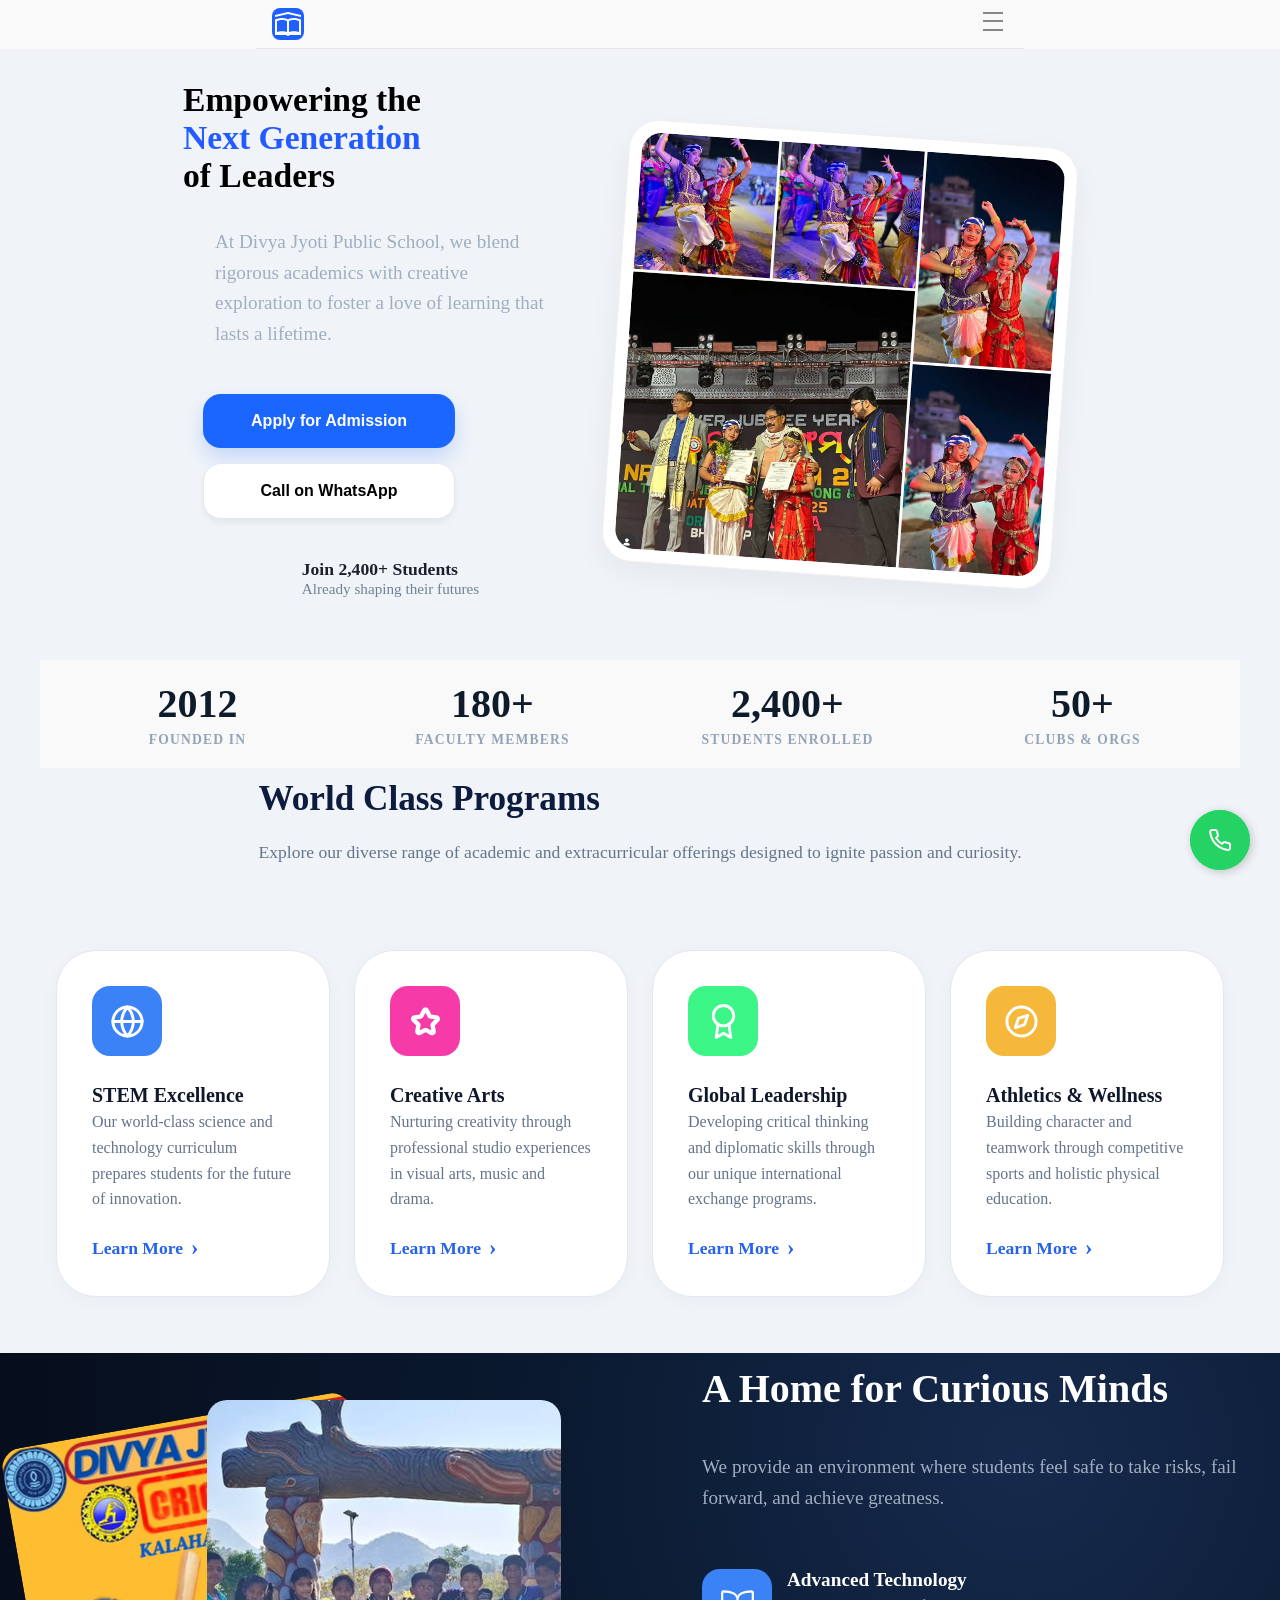
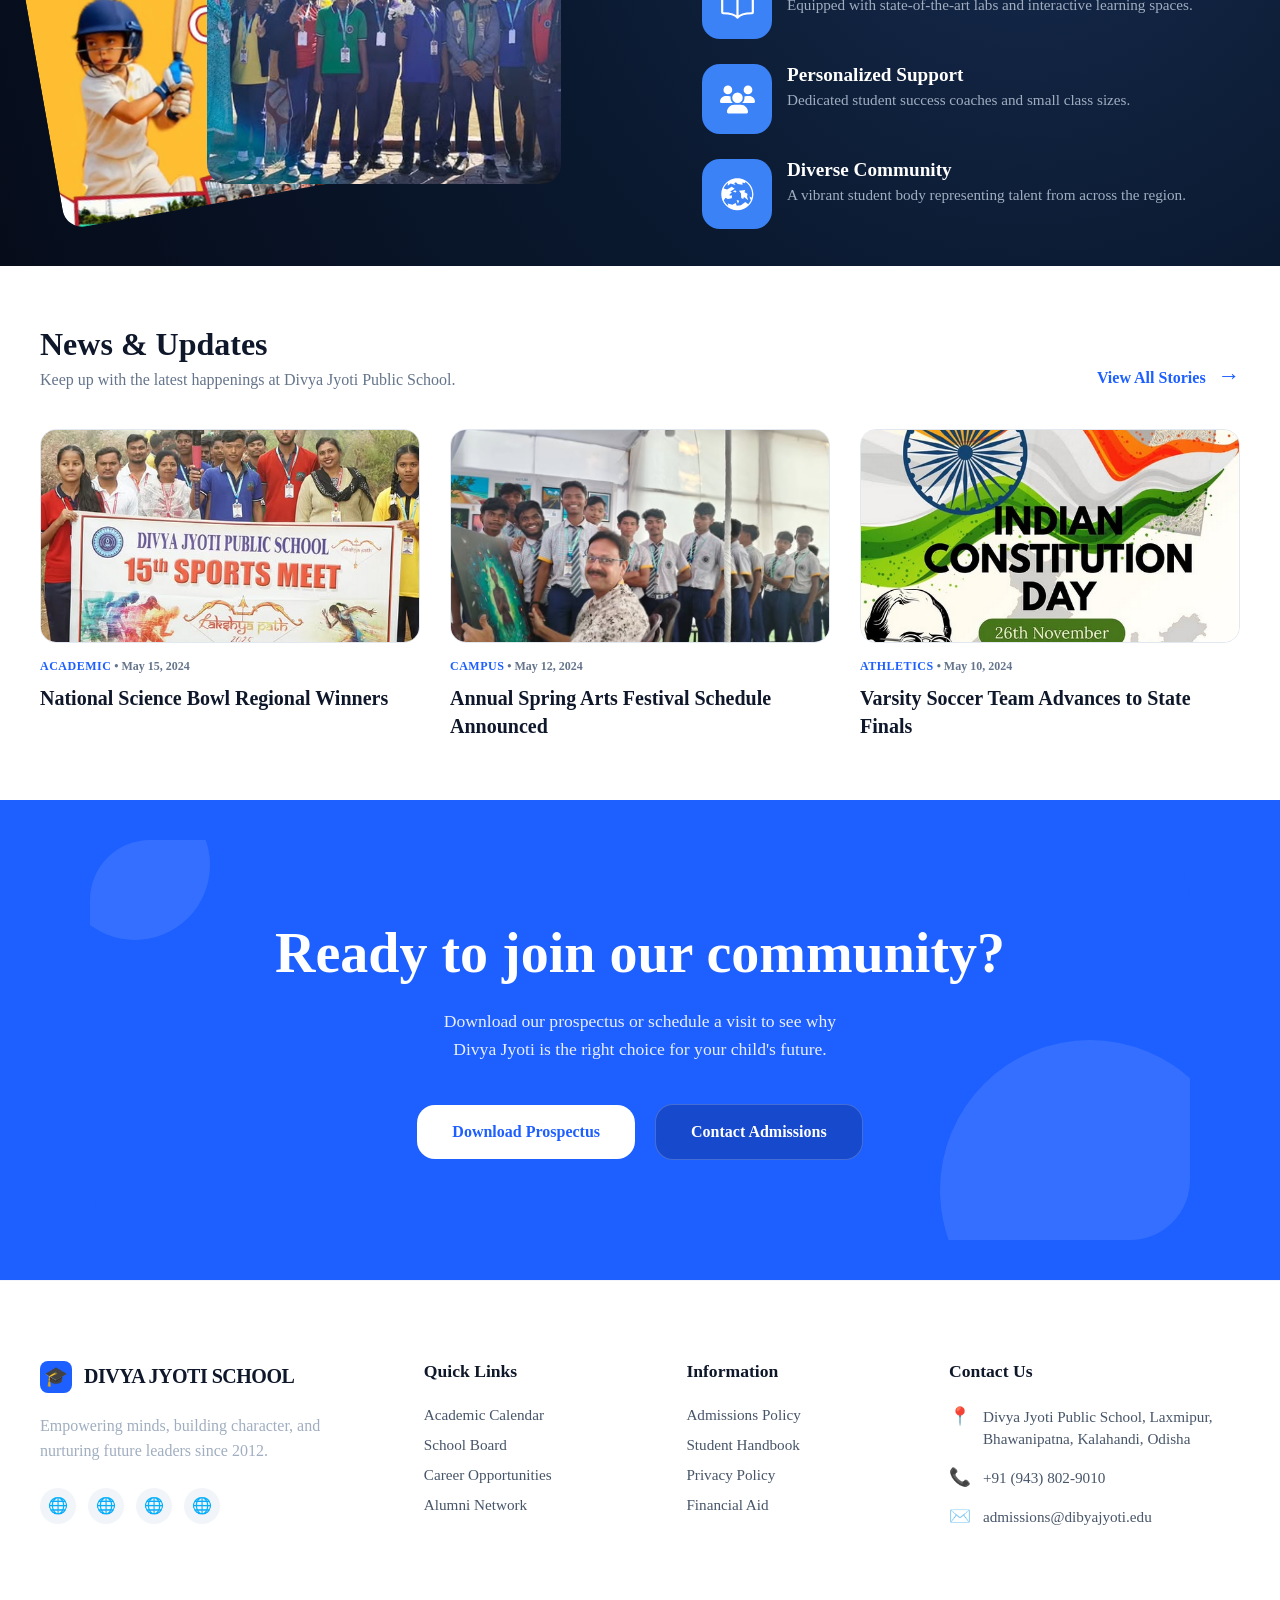
==== commit ce9cc1b2: "added images" ====
--- a/index.html
+++ b/index.html
@@ -87,7 +87,7 @@
           <div class="card-container">
             <div class="image-wrapper">
               <img
-                src="assets/image.png"
+                src="assets/images/annual_fest.png"
                 alt="Description"
                 class="card-image"
                 width="16"
@@ -248,11 +248,17 @@
           <div class="image-stack">
             <div class="image-box tilted-box">
               <div class="placeholder-icon">
-                <img src="assets/image.png" alt="Students in a classroom" />
+                <img
+                  src="assets/images/adm_open.png"
+                  alt="Students in a classroom"
+                />
               </div>
             </div>
             <div class="image-box main-img">
-              <img src="assets/image.png" alt="Students in a classroom" />
+              <img
+                src="assets/images/picnic.png"
+                alt="Students in a classroom"
+              />
             </div>
           </div>
 
@@ -361,7 +367,7 @@
           <div class="news-grid">
             <article class="news-card">
               <div class="card-image-placeholder">
-                <i class="img-icon"></i>
+                  <img src="assets/images/sports_meet.png" />
               </div>
               <div class="card-content">
                 <p class="card-meta">
@@ -376,7 +382,7 @@
 
             <article class="news-card">
               <div class="card-image-placeholder">
-                <i class="img-icon"></i>
+                <img src="assets/images/art_class.png" />
               </div>
               <div class="card-content">
                 <p class="card-meta">
@@ -391,7 +397,7 @@
 
             <article class="news-card">
               <div class="card-image-placeholder">
-                <i class="img-icon"></i>
+                <img src="assets/images/const_day.png" />
               </div>
               <div class="card-content">
                 <p class="card-meta">
--- a/styles/navmenu.css
+++ b/styles/navmenu.css
@@ -3,7 +3,7 @@
     top: 100%;
     left: 0;
     width: 100%;
-    height: calc(100vh - 70px);
+    height: 100vh;
     background: #f9f9f9;
     padding: 20px;
     opacity: 0;
--- a/styles/overlay_menu_links.css
+++ b/styles/overlay_menu_links.css
@@ -44,4 +44,15 @@
 
 .nav-links li:nth-child(5) {
     transition-delay: 0.3s;
+}
+
+@media (min-width: 768px) {
+    .mobile-overlay {
+        display: flex;
+        flex-direction: column;
+        align-items: center;
+    }
+    .nav-links{
+        width: 60%;
+    }
 }
--- a/styles/news_section.css
+++ b/styles/news_section.css
@@ -63,6 +63,19 @@
     align-items: center;
     justify-content: center;
     margin-bottom: 16px;
+
+    /* CRITICAL: This clips the image to the 16px border-radius */
+    overflow: hidden;
+}
+
+.card-image-placeholder img {
+    /* CRITICAL: This makes the image fill the area without stretching */
+    width: 100%;
+    height: 100%;
+    object-fit: cover;
+    /* Centers and crops to fit the 16/9 ratio */
+    object-position: center;
+    /* Ensures the middle of the photo is visible */
 }
 
 .card-meta {
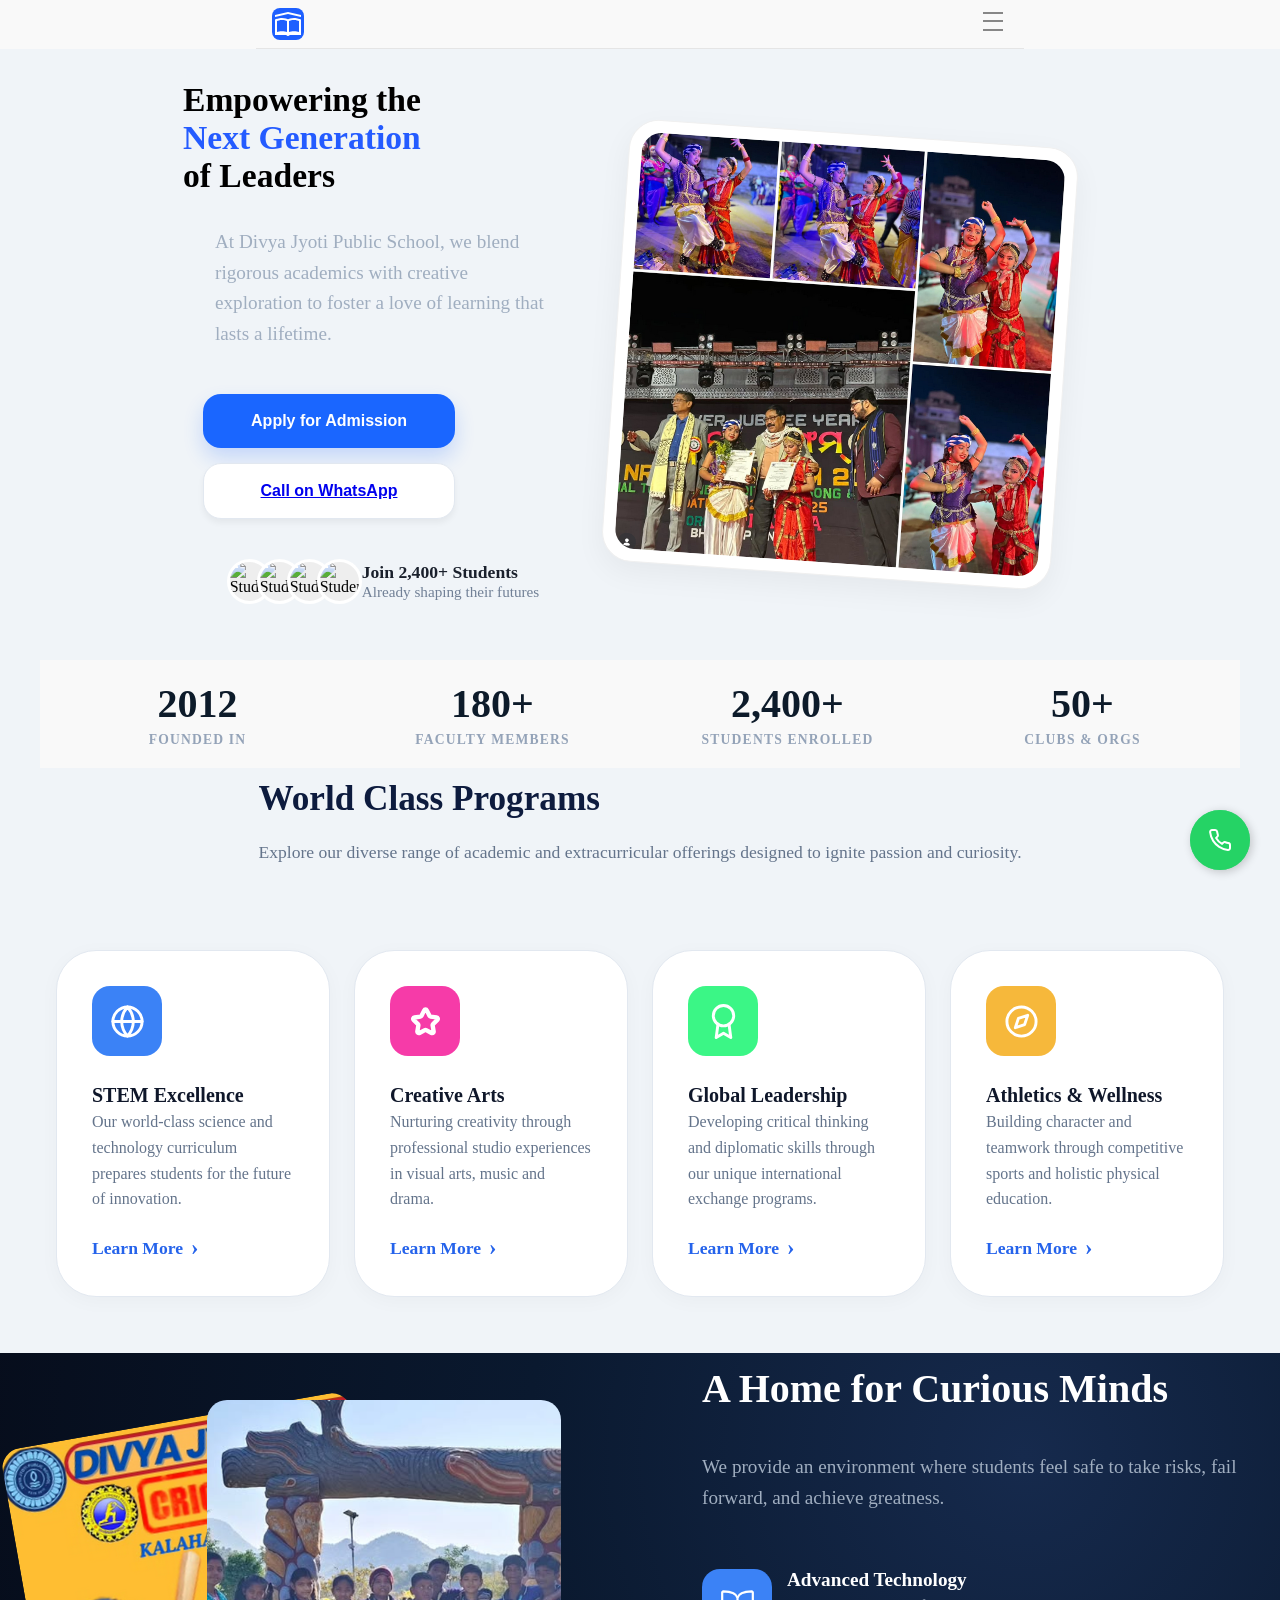
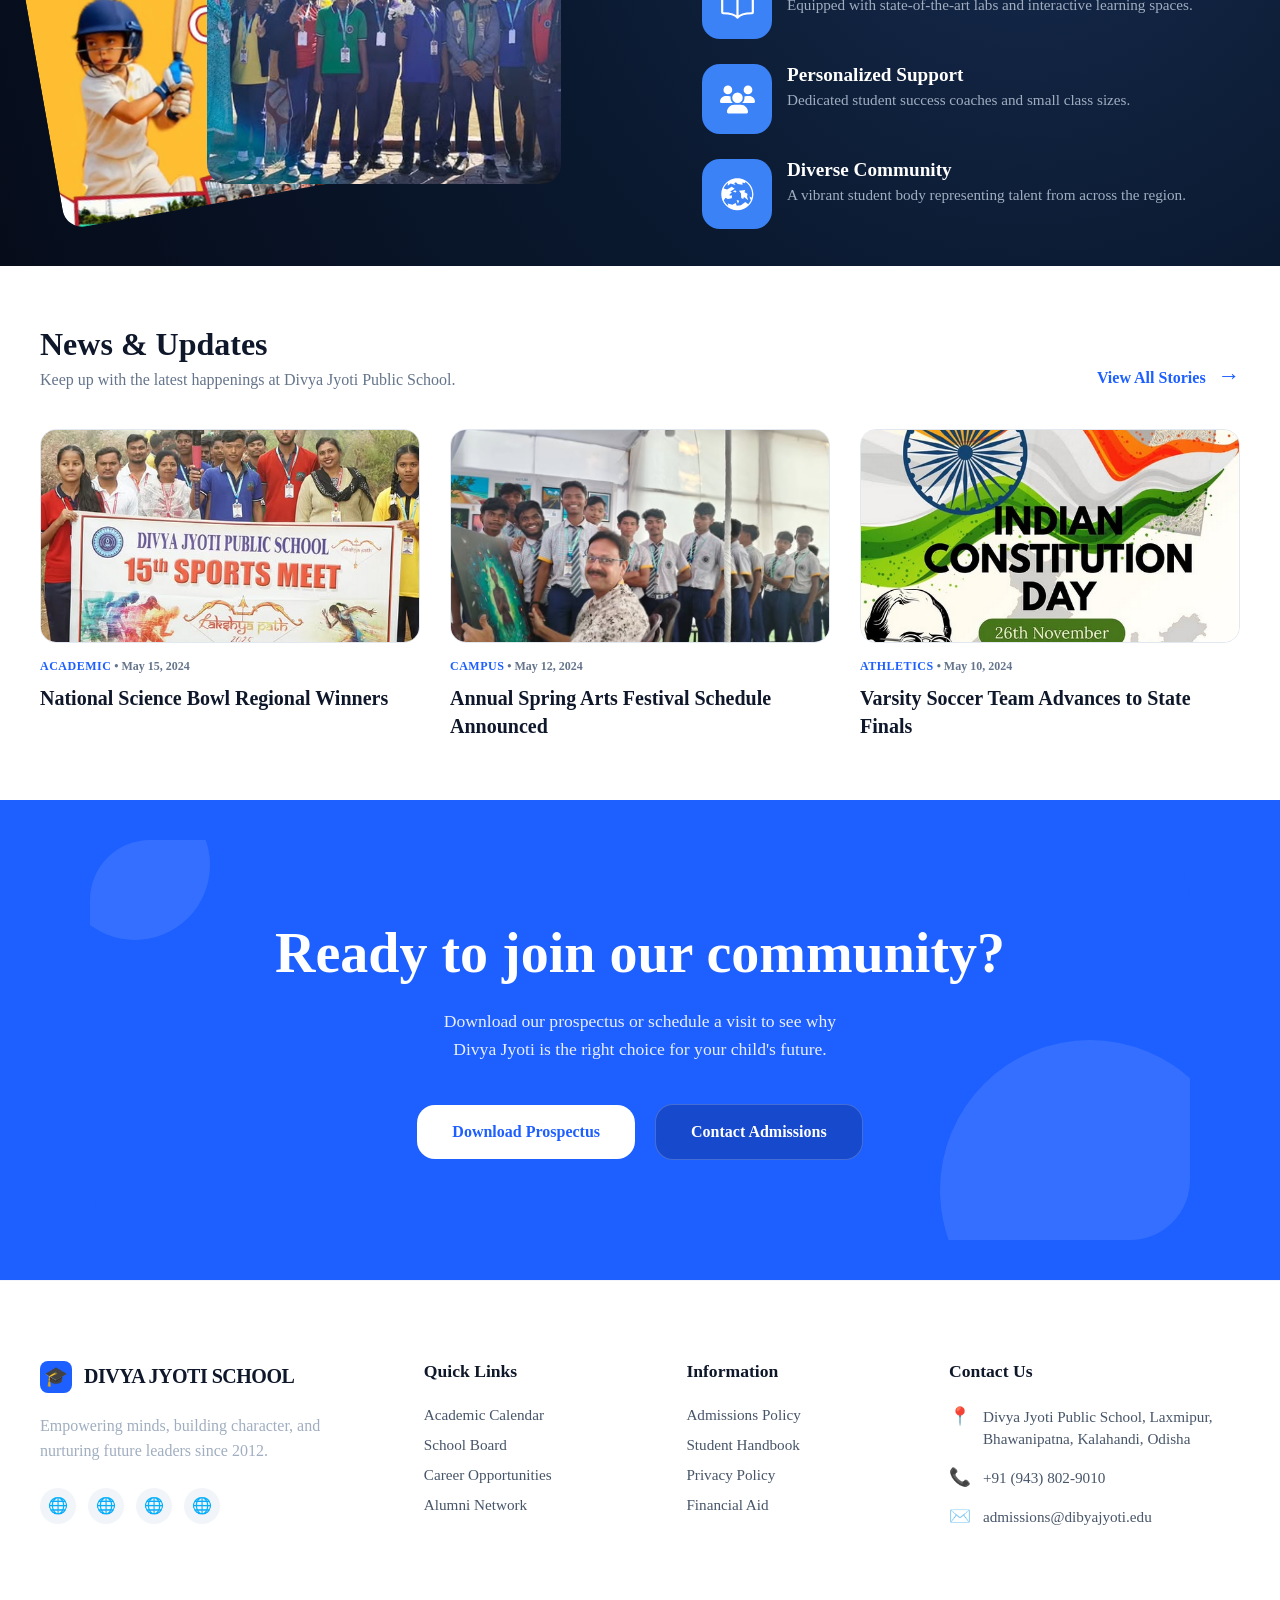
==== commit 69ac79e3: "added whatsapp button functionality" ====
--- a/index.html
+++ b/index.html
@@ -67,14 +67,21 @@
             </p>
             <div class="button-group">
               <button class="btn btn-primary">Apply for Admission</button>
-              <button class="btn btn-secondary">Call on WhatsApp</button>
+              <button class="btn btn-secondary">
+                <a href="https://wa.me/919438029010"
+                     class="nav-links"
+                     target="_blank"
+                     rel="noopener">
+                     Call on WhatsApp
+                </a>
+              </button>
             </div>
             <div class="social-proof">
               <div class="avatar-group">
-                <!-- <img src="https://i.pravatar.cc/100?u=112" alt="Student" /> -->
-                <!-- <img src="https://i.pravatar.cc/100?u=212" alt="Student" /> -->
-                <!-- <img src="https://i.pravatar.cc/100?u=312" alt="Student" /> -->
-                <!-- <img src="https://i.pravatar.cc/100?u=420" alt="Student" /> -->
+                <img src="https://i.pravatar.cc/100?u=112" alt="Student" />
+                <img src="https://i.pravatar.cc/100?u=212" alt="Student" />
+                <img src="https://i.pravatar.cc/100?u=312" alt="Student" />
+                <img src="https://i.pravatar.cc/100?u=420" alt="Student" />
               </div>
               <div class="stats-text">
                 <strong>Join 2,400+ Students</strong>
@@ -493,7 +500,7 @@
     <script src="scripts/nav.js"></script>
 
     <a
-      href="https://wa.me/yourphonenumber"
+      href="https://wa.me/9438029010?text=Hello!%20I'm%20interested%20to%20know%20more%20about%20your%20school."
       class="whatsapp-float"
       target="_blank"
     >
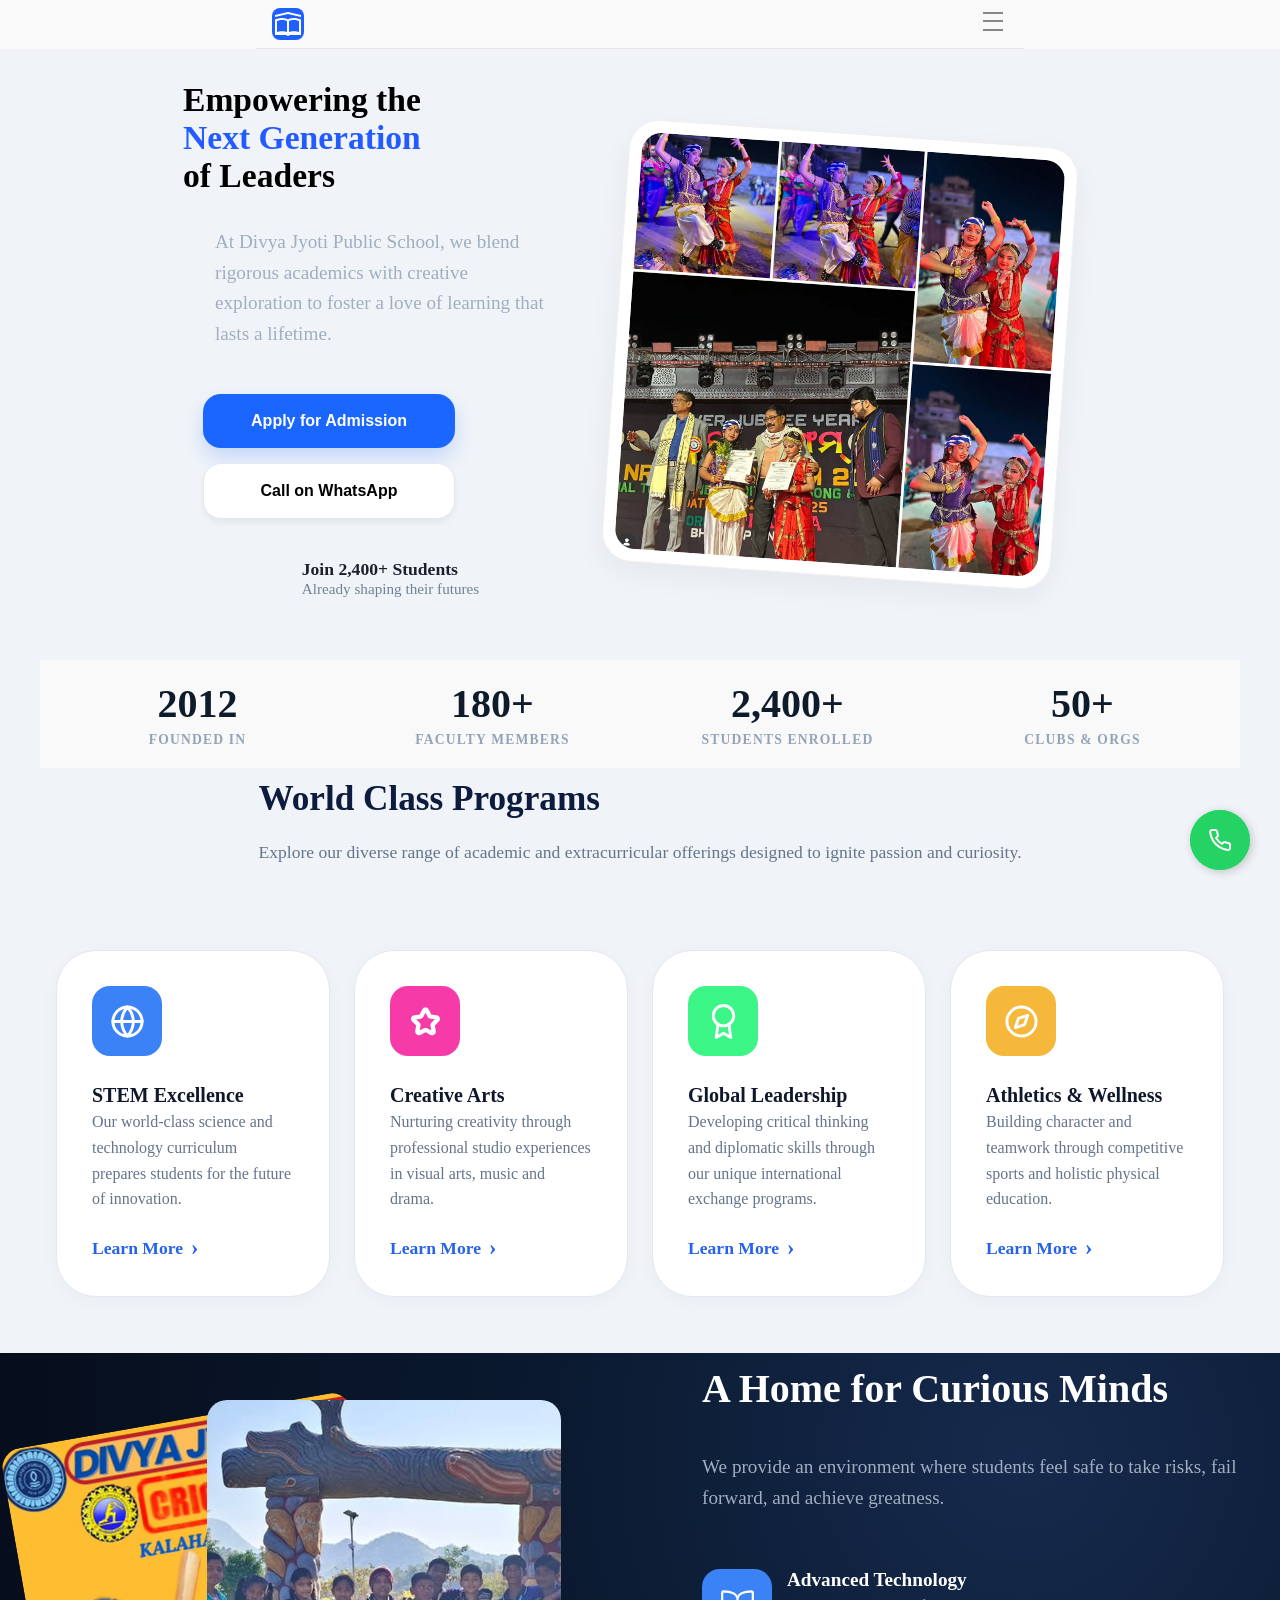
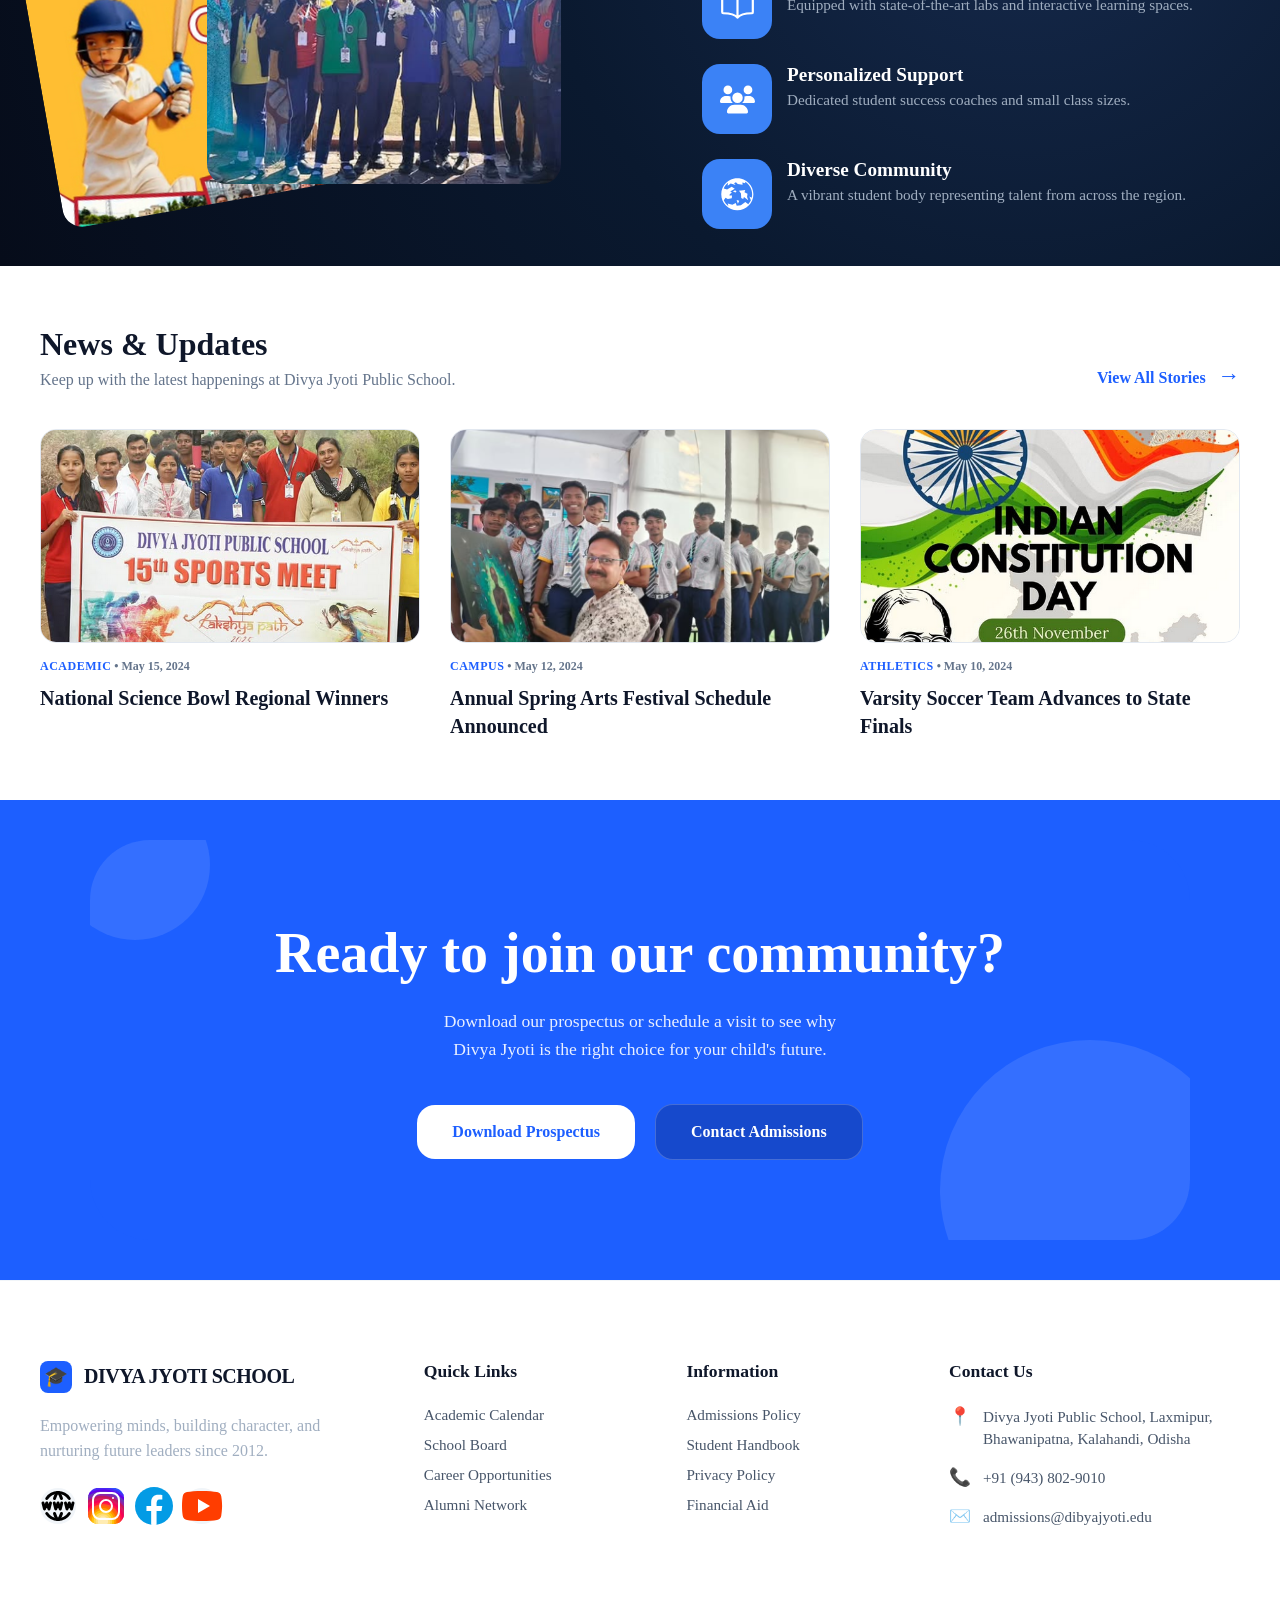
==== commit 8133344c: "first page fully functional" ====
--- a/index.html
+++ b/index.html
@@ -39,11 +39,11 @@
 
       <div class="mobile-overlay" id="mobileMenu">
         <ul class="nav-links">
-          <li><a href="#">Academics</a></li>
-          <li><a href="#">Admissions</a></li>
-          <li><a href="#">Student Life</a></li>
-          <li><a href="#">About</a></li>
-          <li><a href="#">Contact</a></li>
+          <li><a href="/academics.html">Academics</a></li>
+          <li><a href="/admissions.html">Admissions</a></li>
+          <li><a href="/student_life.html">Student Life</a></li>
+          <li><a href="/about.html">About</a></li>
+          <li><a href="/contact.html">Contact</a></li>
         </ul>
         <button class="btn btn-primary">Apply Now</button>
       </div>
@@ -68,20 +68,22 @@
             <div class="button-group">
               <button class="btn btn-primary">Apply for Admission</button>
               <button class="btn btn-secondary">
-                <a href="https://wa.me/919438029010"
-                     class="nav-links"
-                     target="_blank"
-                     rel="noopener">
-                     Call on WhatsApp
+                <a
+                  href="https://wa.me/919438029010"
+                  class="nav-links"
+                  target="_blank"
+                  rel="noopener"
+                >
+                  Call on WhatsApp
                 </a>
               </button>
             </div>
             <div class="social-proof">
               <div class="avatar-group">
-                <img src="https://i.pravatar.cc/100?u=112" alt="Student" />
-                <img src="https://i.pravatar.cc/100?u=212" alt="Student" />
-                <img src="https://i.pravatar.cc/100?u=312" alt="Student" />
-                <img src="https://i.pravatar.cc/100?u=420" alt="Student" />
+                <!-- <img src="https://i.pravatar.cc/100?u=112" alt="Student" /> -->
+                <!-- <img src="https://i.pravatar.cc/100?u=212" alt="Student" /> -->
+                <!-- <img src="https://i.pravatar.cc/100?u=312" alt="Student" /> -->
+                <!-- <img src="https://i.pravatar.cc/100?u=420" alt="Student" /> -->
               </div>
               <div class="stats-text">
                 <strong>Join 2,400+ Students</strong>
@@ -159,7 +161,7 @@
               students for the future of innovation.
             </p>
 
-            <a href="#" class="learn-more">
+            <a href="/academics.html" class="learn-more">
               Learn More
               <span class="arrow">›</span>
             </a>
@@ -186,7 +188,7 @@
               visual arts, music and drama.
             </p>
 
-            <a href="#" class="learn-more">
+            <a href="/academics.html" class="learn-more">
               Learn More
               <span class="arrow">›</span>
             </a>
@@ -214,7 +216,7 @@
               unique international exchange programs.
             </p>
 
-            <a href="#" class="learn-more">
+            <a href="/academics.html" class="learn-more">
               Learn More
               <span class="arrow">›</span>
             </a>
@@ -242,7 +244,7 @@
               holistic physical education.
             </p>
 
-            <a href="#" class="learn-more">
+            <a href="/academics.html" class="learn-more">
               Learn More
               <span class="arrow">›</span>
             </a>
@@ -366,56 +368,62 @@
                 Keep up with the latest happenings at Divya Jyoti Public School.
               </p>
             </div>
-            <a href="#" class="view-all"
+            <a href="/student_life.html" class="view-all"
               >View All Stories <span class="arrow">→</span></a
             >
           </div>
 
           <div class="news-grid">
-            <article class="news-card">
-              <div class="card-image-placeholder">
+            <a href="/student_life.html">
+              <article class="news-card">
+                <div class="card-image-placeholder">
                   <img src="assets/images/sports_meet.png" />
-              </div>
-              <div class="card-content">
-                <p class="card-meta">
-                  <span class="category academic">ACADEMIC</span> •
-                  <span class="date">May 15, 2024</span>
-                </p>
-                <h3 class="card-title">
-                  National Science Bowl Regional Winners
-                </h3>
-              </div>
-            </article>
-
-            <article class="news-card">
-              <div class="card-image-placeholder">
-                <img src="assets/images/art_class.png" />
-              </div>
-              <div class="card-content">
-                <p class="card-meta">
-                  <span class="category campus">CAMPUS</span> •
-                  <span class="date">May 12, 2024</span>
-                </p>
-                <h3 class="card-title">
-                  Annual Spring Arts Festival Schedule Announced
-                </h3>
-              </div>
-            </article>
-
-            <article class="news-card">
-              <div class="card-image-placeholder">
-                <img src="assets/images/const_day.png" />
-              </div>
-              <div class="card-content">
-                <p class="card-meta">
-                  <span class="category athletics">ATHLETICS</span> •
-                  <span class="date">May 10, 2024</span>
-                </p>
-                <h3 class="card-title">
-                  Varsity Soccer Team Advances to State Finals
-                </h3>
-              </div>
-            </article>
+                </div>
+                <div class="card-content">
+                  <p class="card-meta">
+                    <span class="category academic">ACADEMIC</span> •
+                    <span class="date">May 15, 2024</span>
+                  </p>
+                  <h3 class="card-title">
+                    National Science Bowl Regional Winners
+                  </h3>
+                </div>
+              </article>
+            </a>
+
+            <a href="/student_life.html">
+              <article class="news-card">
+                <div class="card-image-placeholder">
+                  <img src="assets/images/art_class.png" />
+                </div>
+                <div class="card-content">
+                  <p class="card-meta">
+                    <span class="category campus">CAMPUS</span> •
+                    <span class="date">May 12, 2024</span>
+                  </p>
+                  <h3 class="card-title">
+                    Annual Spring Arts Festival Schedule Announced
+                  </h3>
+                </div>
+              </article>
+            </a>
+
+            <a href="/student_life.html">
+              <article class="news-card">
+                <div class="card-image-placeholder">
+                  <img src="assets/images/const_day.png" />
+                </div>
+                <div class="card-content">
+                  <p class="card-meta">
+                    <span class="category athletics">ATHLETICS</span> •
+                    <span class="date">May 10, 2024</span>
+                  </p>
+                  <h3 class="card-title">
+                    Varsity Soccer Team Advances to State Finals
+                  </h3>
+                </div>
+              </article>
+            </a>
           </div>
         </div>
       </section>
@@ -429,8 +437,12 @@
           </p>
 
           <div class="cta-buttons">
-            <a href="#" class="btn btn-white">Download Prospectus</a>
-            <a href="#" class="btn btn-outline">Contact Admissions</a>
+            <a href="assets/prospectus.pdf" class="btn btn-white" download>
+              Download Prospectus
+            </a>
+            <a href="/contact.html" class="btn btn-outline"
+              >Contact Admissions</a
+            >
           </div>
         </div>
       </section>
@@ -448,30 +460,74 @@
             since 2012.
           </p>
           <div class="social-links">
-            <a href="#" class="social-icon">🌐</a>
-            <a href="#" class="social-icon">🌐</a>
-            <a href="#" class="social-icon">🌐</a>
-            <a href="#" class="social-icon">🌐</a>
+            <a
+              href="https://schools.org.in/kalahandi/21261401581/divyajyoti-public-school.html"
+              class="social-icon"
+            >
+              <svg
+                stroke="currentColor"
+                fill="none"
+                stroke-width="2"
+                viewBox="0 0 24 24"
+                stroke-linecap="round"
+                stroke-linejoin="round"
+                height="200px"
+                width="200px"
+                xmlns="http://www.w3.org/2000/svg"
+              >
+                <path
+                  d="M19.5 7a9 9 0 0 0 -7.5 -4a8.991 8.991 0 0 0 -7.484 4"
+                ></path>
+                <path d="M11.5 3a16.989 16.989 0 0 0 -1.826 4"></path>
+                <path d="M12.5 3a16.989 16.989 0 0 1 1.828 4"></path>
+                <path
+                  d="M19.5 17a9 9 0 0 1 -7.5 4a8.991 8.991 0 0 1 -7.484 -4"
+                ></path>
+                <path d="M11.5 21a16.989 16.989 0 0 1 -1.826 -4"></path>
+                <path d="M12.5 21a16.989 16.989 0 0 0 1.828 -4"></path>
+                <path d="M2 10l1 4l1.5 -4l1.5 4l1 -4"></path>
+                <path d="M17 10l1 4l1.5 -4l1.5 4l1 -4"></path>
+                <path d="M9.5 10l1 4l1.5 -4l1.5 4l1 -4"></path>
+              </svg>
+            </a>
+            <a
+              href="https://www.instagram.com/divya_jyoti_public_school_bpt/"
+              class="social-icon"
+            >
+              <img src="assets/instagram.svg" alt="Instagram icon by Icons8" />
+            </a>
+            <a
+              href="https://www.facebook.com/p/Divya-Jyoti-Public-School-61556194391582/"
+              class="social-icon"
+            >
+              <img src="assets/facebook.svg" alt="Facebook icon by Icons8" />
+            </a>
+            <a
+              href="https://www.youtube.com/@Divya-Jyoti-Public-School/"
+              class="social-icon"
+            >
+              <img src="assets/youtube.svg" alt="Youtube icon by Icons8" />
+            </a>
           </div>
         </div>
 
         <div class="footer-col">
           <h3 class="footer-heading">Quick Links</h3>
           <ul class="footer-links">
-            <li><a href="#">Academic Calendar</a></li>
-            <li><a href="#">School Board</a></li>
-            <li><a href="#">Career Opportunities</a></li>
-            <li><a href="#">Alumni Network</a></li>
+            <li><a href="/academics.html">Academic Calendar</a></li>
+            <li><a href="/academics.html">School Board</a></li>
+            <li><a href="/academics.html">Career Opportunities</a></li>
+            <li><a href="/about.html">Alumni Network</a></li>
           </ul>
         </div>
 
         <div class="footer-col">
           <h3 class="footer-heading">Information</h3>
           <ul class="footer-links">
-            <li><a href="#">Admissions Policy</a></li>
-            <li><a href="#">Student Handbook</a></li>
-            <li><a href="#">Privacy Policy</a></li>
-            <li><a href="#">Financial Aid</a></li>
+            <li><a href="/admissions.html">Admissions Policy</a></li>
+            <li><a href="/academics.html">Student Handbook</a></li>
+            <li><a href="/about.html">Privacy Policy</a></li>
+            <li><a href="/academics.html">Financial Aid</a></li>
           </ul>
         </div>
 
--- a/styles.css
+++ b/styles.css
@@ -8,7 +8,6 @@
 	--text-main: #ffffff;
 	--text-muted: #a0aec0;
 	--accent-blue: #1e3a8a;
-	--primary-blue: #2563eb;
 	--text-light: #64748b;
 	--bg-gray: #f8fafc;
 	--cta-blue: #1d5fff;
@@ -16,6 +15,9 @@
 	--primary-blue: #1d5fff;
 	--link-color: #475569;
 	--bg-social: #f1f5f9;
+	--primary-color: #1a365d;
+    --text-white: #ffffff;
+    --bg-gradient: linear-gradient(135deg, #1e3a8a 0%, #3b82f6 100%);
 }
 
 [data-theme="dark"] {
@@ -29,7 +31,10 @@
 	padding: 0;
 	box-sizing: border-box;
 }
-
+a {
+	text-decoration: none;
+	color: inherit;
+}
 body {
 	background-color: #f0f4f8;
 }
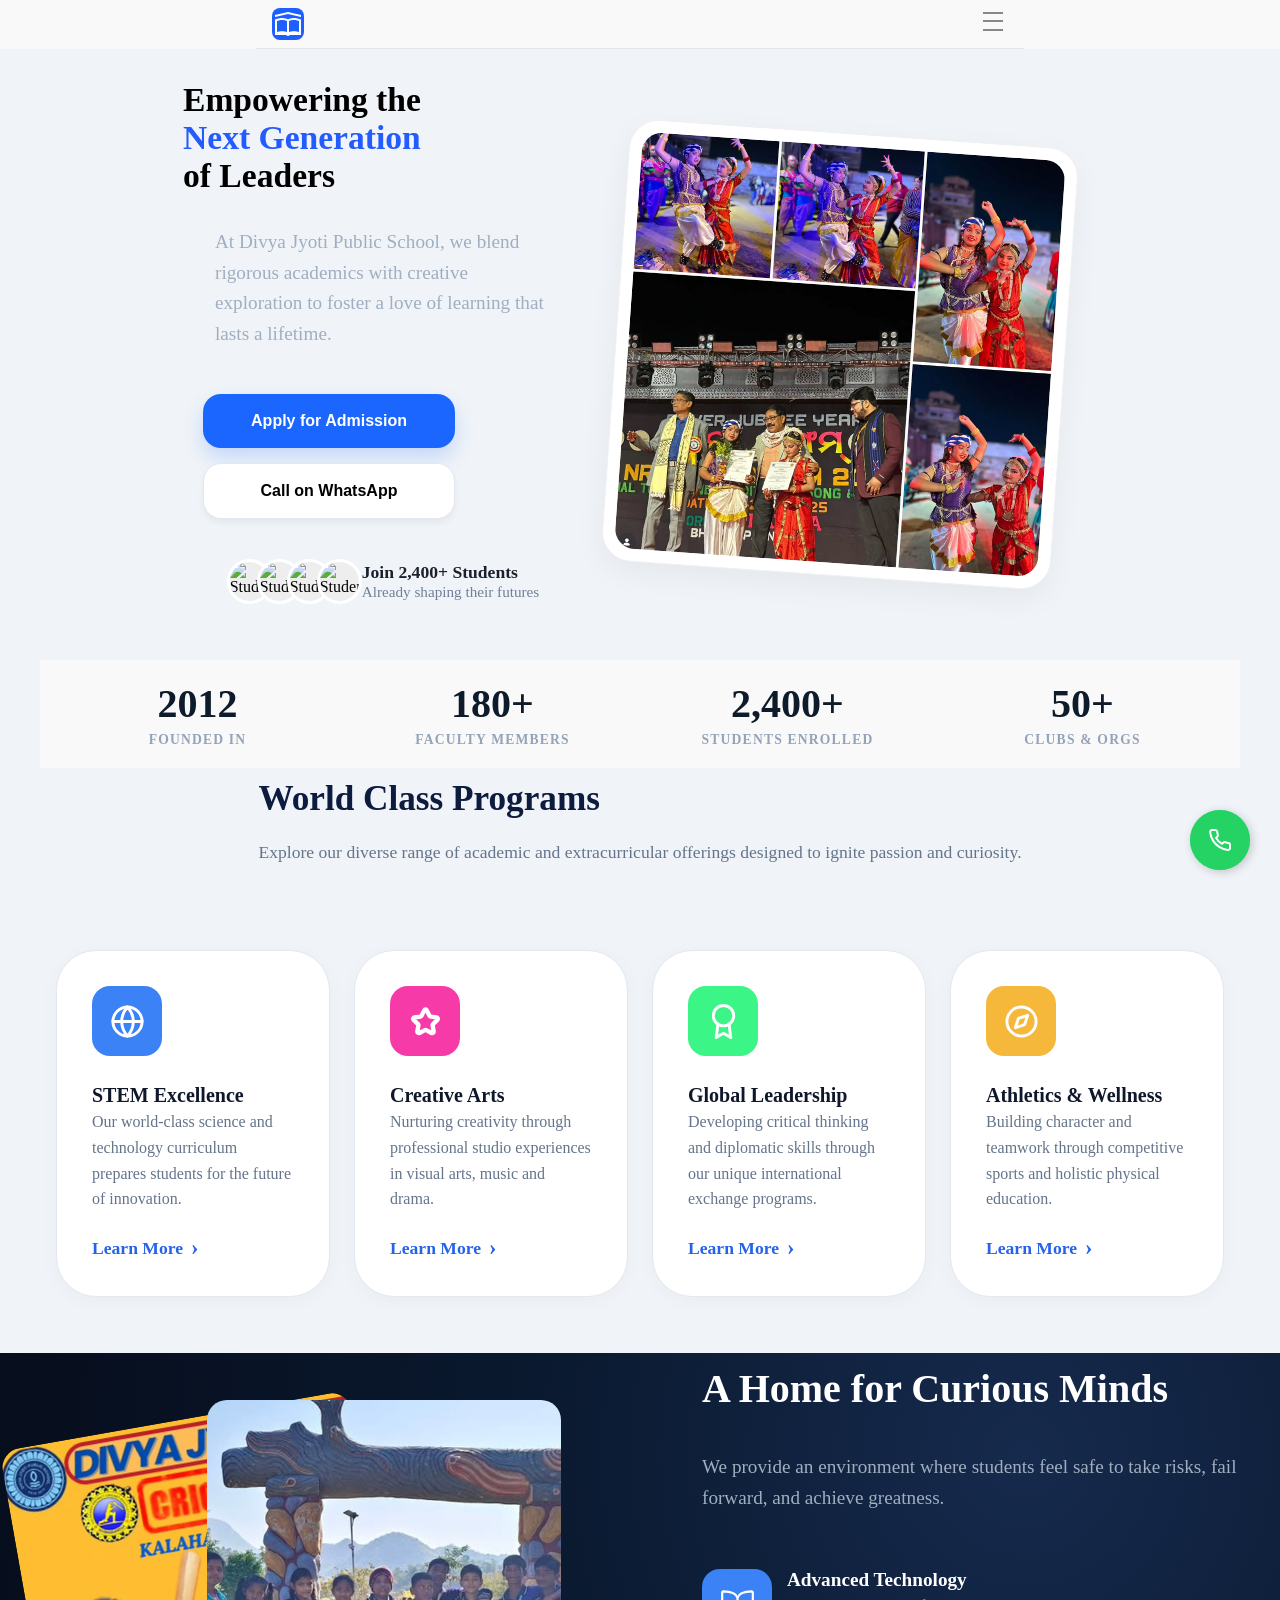
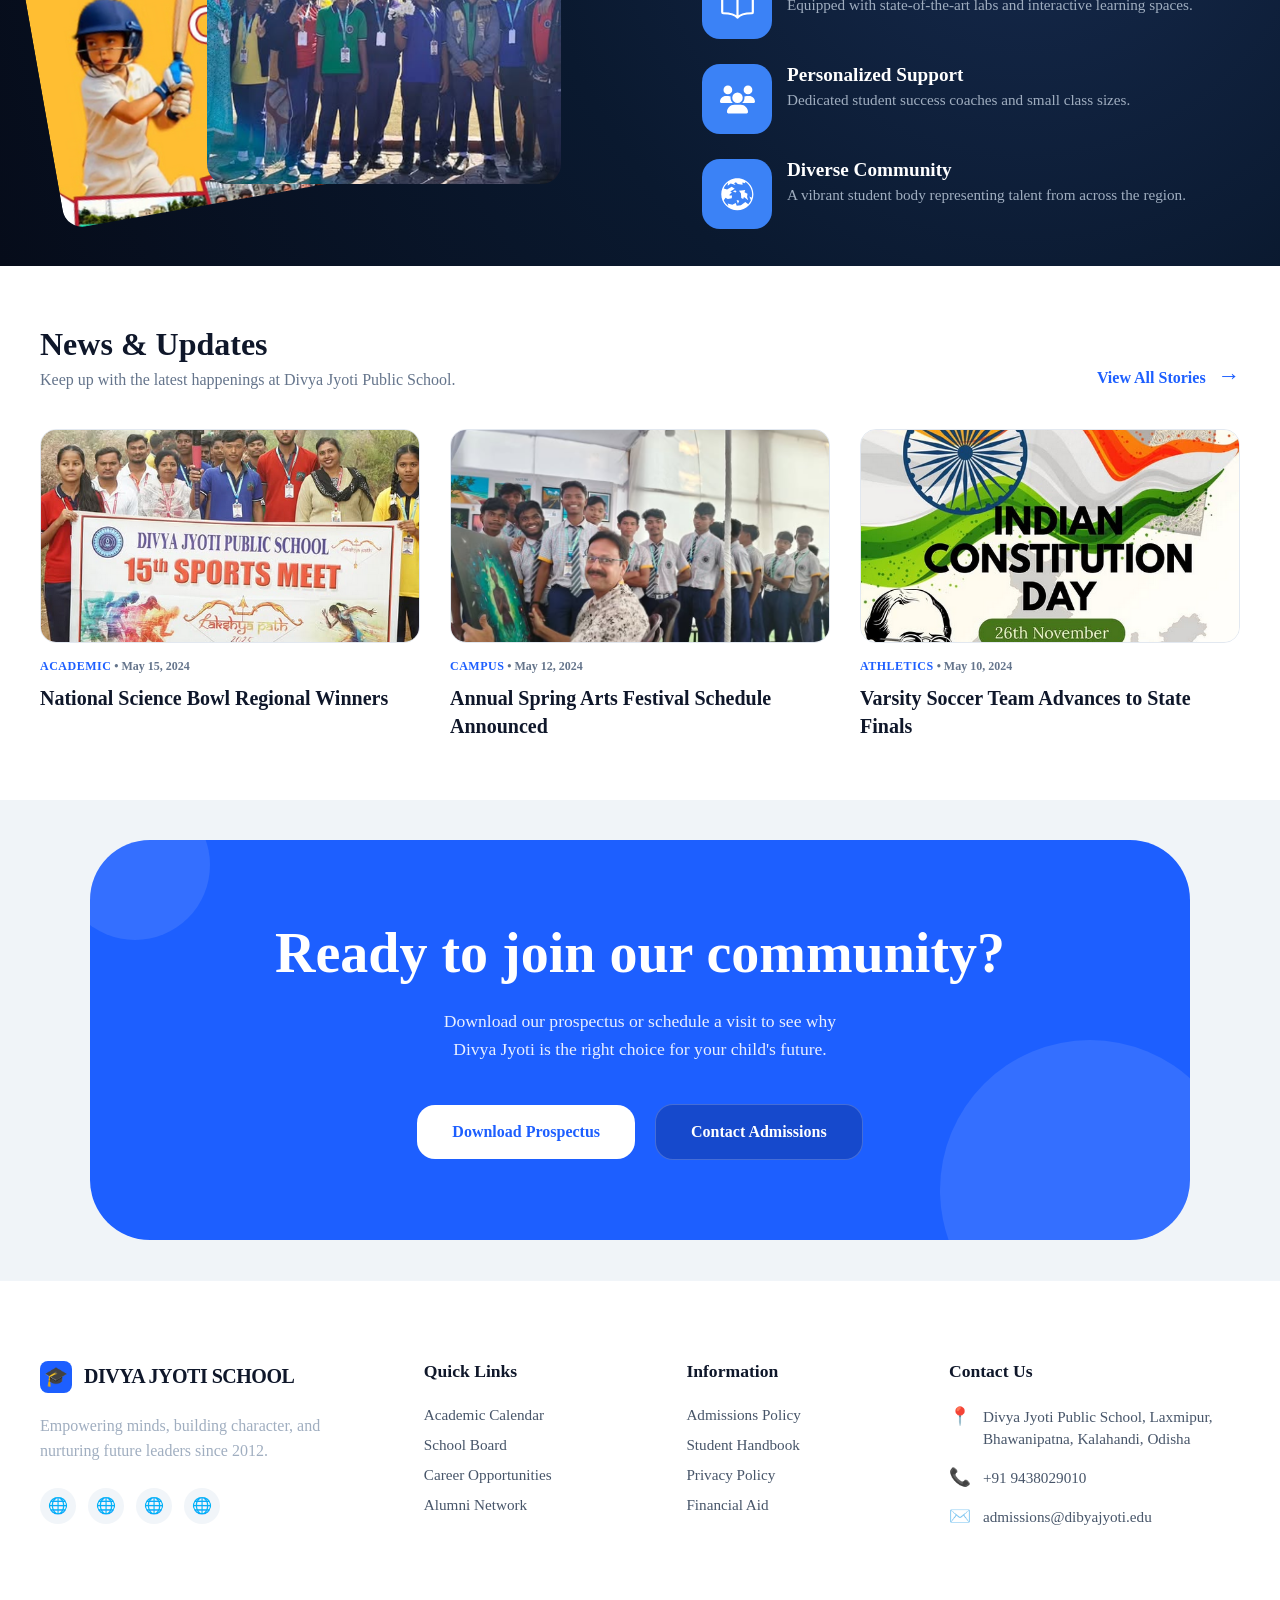
==== commit a31c6e41: "minor changes" ====
--- a/index.html
+++ b/index.html
@@ -39,11 +39,11 @@
 
       <div class="mobile-overlay" id="mobileMenu">
         <ul class="nav-links">
-          <li><a href="/academics.html">Academics</a></li>
-          <li><a href="/admissions.html">Admissions</a></li>
-          <li><a href="/student_life.html">Student Life</a></li>
-          <li><a href="/about.html">About</a></li>
-          <li><a href="/contact.html">Contact</a></li>
+          <li><a href="#">Academics</a></li>
+          <li><a href="#">Admissions</a></li>
+          <li><a href="#">Student Life</a></li>
+          <li><a href="#">About</a></li>
+          <li><a href="#">Contact</a></li>
         </ul>
         <button class="btn btn-primary">Apply Now</button>
       </div>
@@ -68,22 +68,20 @@
             <div class="button-group">
               <button class="btn btn-primary">Apply for Admission</button>
               <button class="btn btn-secondary">
-                <a
-                  href="https://wa.me/919438029010"
-                  class="nav-links"
-                  target="_blank"
-                  rel="noopener"
-                >
-                  Call on WhatsApp
+                <a href="https://wa.me/919438029010"
+                     class="nav-links"
+                     target="_blank"
+                     rel="noopener">
+                     Call on WhatsApp
                 </a>
               </button>
             </div>
             <div class="social-proof">
               <div class="avatar-group">
-                <!-- <img src="https://i.pravatar.cc/100?u=112" alt="Student" /> -->
-                <!-- <img src="https://i.pravatar.cc/100?u=212" alt="Student" /> -->
-                <!-- <img src="https://i.pravatar.cc/100?u=312" alt="Student" /> -->
-                <!-- <img src="https://i.pravatar.cc/100?u=420" alt="Student" /> -->
+                <img src="https://i.pravatar.cc/100?u=112" alt="Student" />
+                <img src="https://i.pravatar.cc/100?u=212" alt="Student" />
+                <img src="https://i.pravatar.cc/100?u=312" alt="Student" />
+                <img src="https://i.pravatar.cc/100?u=420" alt="Student" />
               </div>
               <div class="stats-text">
                 <strong>Join 2,400+ Students</strong>
@@ -161,7 +159,7 @@
               students for the future of innovation.
             </p>
 
-            <a href="/academics.html" class="learn-more">
+            <a href="#" class="learn-more">
               Learn More
               <span class="arrow">›</span>
             </a>
@@ -188,7 +186,7 @@
               visual arts, music and drama.
             </p>
 
-            <a href="/academics.html" class="learn-more">
+            <a href="#" class="learn-more">
               Learn More
               <span class="arrow">›</span>
             </a>
@@ -216,7 +214,7 @@
               unique international exchange programs.
             </p>
 
-            <a href="/academics.html" class="learn-more">
+            <a href="#" class="learn-more">
               Learn More
               <span class="arrow">›</span>
             </a>
@@ -244,7 +242,7 @@
               holistic physical education.
             </p>
 
-            <a href="/academics.html" class="learn-more">
+            <a href="#" class="learn-more">
               Learn More
               <span class="arrow">›</span>
             </a>
@@ -368,62 +366,56 @@
                 Keep up with the latest happenings at Divya Jyoti Public School.
               </p>
             </div>
-            <a href="/student_life.html" class="view-all"
+            <a href="#" class="view-all"
               >View All Stories <span class="arrow">→</span></a
             >
           </div>
 
           <div class="news-grid">
-            <a href="/student_life.html">
-              <article class="news-card">
-                <div class="card-image-placeholder">
+            <article class="news-card">
+              <div class="card-image-placeholder">
                   <img src="assets/images/sports_meet.png" />
-                </div>
-                <div class="card-content">
-                  <p class="card-meta">
-                    <span class="category academic">ACADEMIC</span> •
-                    <span class="date">May 15, 2024</span>
-                  </p>
-                  <h3 class="card-title">
-                    National Science Bowl Regional Winners
-                  </h3>
-                </div>
-              </article>
-            </a>
-
-            <a href="/student_life.html">
-              <article class="news-card">
-                <div class="card-image-placeholder">
-                  <img src="assets/images/art_class.png" />
-                </div>
-                <div class="card-content">
-                  <p class="card-meta">
-                    <span class="category campus">CAMPUS</span> •
-                    <span class="date">May 12, 2024</span>
-                  </p>
-                  <h3 class="card-title">
-                    Annual Spring Arts Festival Schedule Announced
-                  </h3>
-                </div>
-              </article>
-            </a>
-
-            <a href="/student_life.html">
-              <article class="news-card">
-                <div class="card-image-placeholder">
-                  <img src="assets/images/const_day.png" />
-                </div>
-                <div class="card-content">
-                  <p class="card-meta">
-                    <span class="category athletics">ATHLETICS</span> •
-                    <span class="date">May 10, 2024</span>
-                  </p>
-                  <h3 class="card-title">
-                    Varsity Soccer Team Advances to State Finals
-                  </h3>
-                </div>
-              </article>
-            </a>
+              </div>
+              <div class="card-content">
+                <p class="card-meta">
+                  <span class="category academic">ACADEMIC</span> •
+                  <span class="date">May 15, 2024</span>
+                </p>
+                <h3 class="card-title">
+                  National Science Bowl Regional Winners
+                </h3>
+              </div>
+            </article>
+
+            <article class="news-card">
+              <div class="card-image-placeholder">
+                <img src="assets/images/art_class.png" />
+              </div>
+              <div class="card-content">
+                <p class="card-meta">
+                  <span class="category campus">CAMPUS</span> •
+                  <span class="date">May 12, 2024</span>
+                </p>
+                <h3 class="card-title">
+                  Annual Spring Arts Festival Schedule Announced
+                </h3>
+              </div>
+            </article>
+
+            <article class="news-card">
+              <div class="card-image-placeholder">
+                <img src="assets/images/const_day.png" />
+              </div>
+              <div class="card-content">
+                <p class="card-meta">
+                  <span class="category athletics">ATHLETICS</span> •
+                  <span class="date">May 10, 2024</span>
+                </p>
+                <h3 class="card-title">
+                  Varsity Soccer Team Advances to State Finals
+                </h3>
+              </div>
+            </article>
           </div>
         </div>
       </section>
@@ -437,12 +429,8 @@
           </p>
 
           <div class="cta-buttons">
-            <a href="assets/prospectus.pdf" class="btn btn-white" download>
-              Download Prospectus
-            </a>
-            <a href="/contact.html" class="btn btn-outline"
-              >Contact Admissions</a
-            >
+            <a href="#" class="btn btn-white">Download Prospectus</a>
+            <a href="#" class="btn btn-outline">Contact Admissions</a>
           </div>
         </div>
       </section>
@@ -460,74 +448,30 @@
             since 2012.
           </p>
           <div class="social-links">
-            <a
-              href="https://schools.org.in/kalahandi/21261401581/divyajyoti-public-school.html"
-              class="social-icon"
-            >
-              <svg
-                stroke="currentColor"
-                fill="none"
-                stroke-width="2"
-                viewBox="0 0 24 24"
-                stroke-linecap="round"
-                stroke-linejoin="round"
-                height="200px"
-                width="200px"
-                xmlns="http://www.w3.org/2000/svg"
-              >
-                <path
-                  d="M19.5 7a9 9 0 0 0 -7.5 -4a8.991 8.991 0 0 0 -7.484 4"
-                ></path>
-                <path d="M11.5 3a16.989 16.989 0 0 0 -1.826 4"></path>
-                <path d="M12.5 3a16.989 16.989 0 0 1 1.828 4"></path>
-                <path
-                  d="M19.5 17a9 9 0 0 1 -7.5 4a8.991 8.991 0 0 1 -7.484 -4"
-                ></path>
-                <path d="M11.5 21a16.989 16.989 0 0 1 -1.826 -4"></path>
-                <path d="M12.5 21a16.989 16.989 0 0 0 1.828 -4"></path>
-                <path d="M2 10l1 4l1.5 -4l1.5 4l1 -4"></path>
-                <path d="M17 10l1 4l1.5 -4l1.5 4l1 -4"></path>
-                <path d="M9.5 10l1 4l1.5 -4l1.5 4l1 -4"></path>
-              </svg>
-            </a>
-            <a
-              href="https://www.instagram.com/divya_jyoti_public_school_bpt/"
-              class="social-icon"
-            >
-              <img src="assets/instagram.svg" alt="Instagram icon by Icons8" />
-            </a>
-            <a
-              href="https://www.facebook.com/p/Divya-Jyoti-Public-School-61556194391582/"
-              class="social-icon"
-            >
-              <img src="assets/facebook.svg" alt="Facebook icon by Icons8" />
-            </a>
-            <a
-              href="https://www.youtube.com/@Divya-Jyoti-Public-School/"
-              class="social-icon"
-            >
-              <img src="assets/youtube.svg" alt="Youtube icon by Icons8" />
-            </a>
+            <a href="#" class="social-icon">🌐</a>
+            <a href="#" class="social-icon">🌐</a>
+            <a href="#" class="social-icon">🌐</a>
+            <a href="#" class="social-icon">🌐</a>
           </div>
         </div>
 
         <div class="footer-col">
           <h3 class="footer-heading">Quick Links</h3>
           <ul class="footer-links">
-            <li><a href="/academics.html">Academic Calendar</a></li>
-            <li><a href="/academics.html">School Board</a></li>
-            <li><a href="/academics.html">Career Opportunities</a></li>
-            <li><a href="/about.html">Alumni Network</a></li>
+            <li><a href="#">Academic Calendar</a></li>
+            <li><a href="#">School Board</a></li>
+            <li><a href="#">Career Opportunities</a></li>
+            <li><a href="#">Alumni Network</a></li>
           </ul>
         </div>
 
         <div class="footer-col">
           <h3 class="footer-heading">Information</h3>
           <ul class="footer-links">
-            <li><a href="/admissions.html">Admissions Policy</a></li>
-            <li><a href="/academics.html">Student Handbook</a></li>
-            <li><a href="/about.html">Privacy Policy</a></li>
-            <li><a href="/academics.html">Financial Aid</a></li>
+            <li><a href="#">Admissions Policy</a></li>
+            <li><a href="#">Student Handbook</a></li>
+            <li><a href="#">Privacy Policy</a></li>
+            <li><a href="#">Financial Aid</a></li>
           </ul>
         </div>
 
@@ -542,7 +486,7 @@
           </div>
           <div class="contact-item">
             <span class="icon">📞</span>
-            <p>+91 (943) 802-9010</p>
+            <p>+91 9438029010</p>
           </div>
           <div class="contact-item">
             <span class="icon">✉️</span>
--- a/styles/cta_section.css
+++ b/styles/cta_section.css
@@ -1,6 +1,5 @@
   .cta-section {
     padding: 40px 20px;
-    background-color: var(--cta-blue); /* Light page background */
     display: flex;
     justify-content: center;
   }
@@ -125,4 +124,4 @@
     .desktop-only {
       display: inline;
     }
-  }+  }
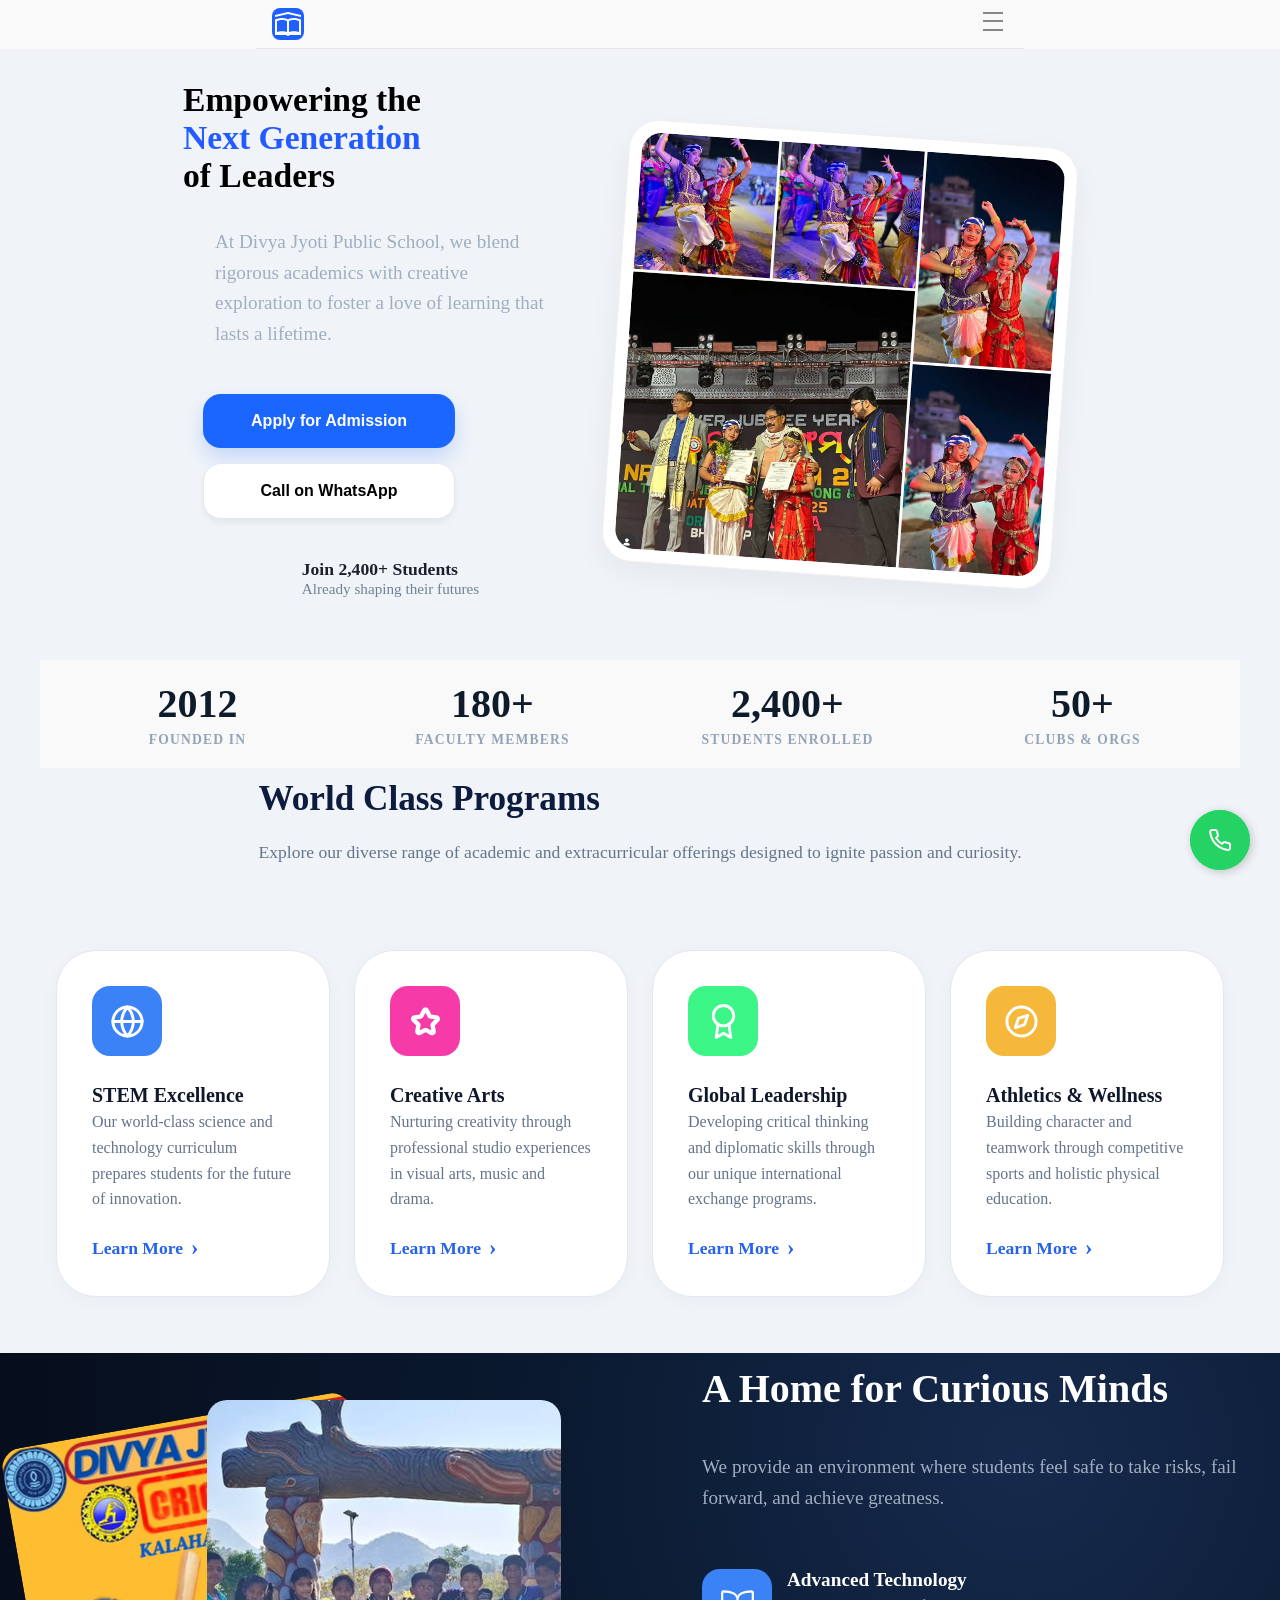
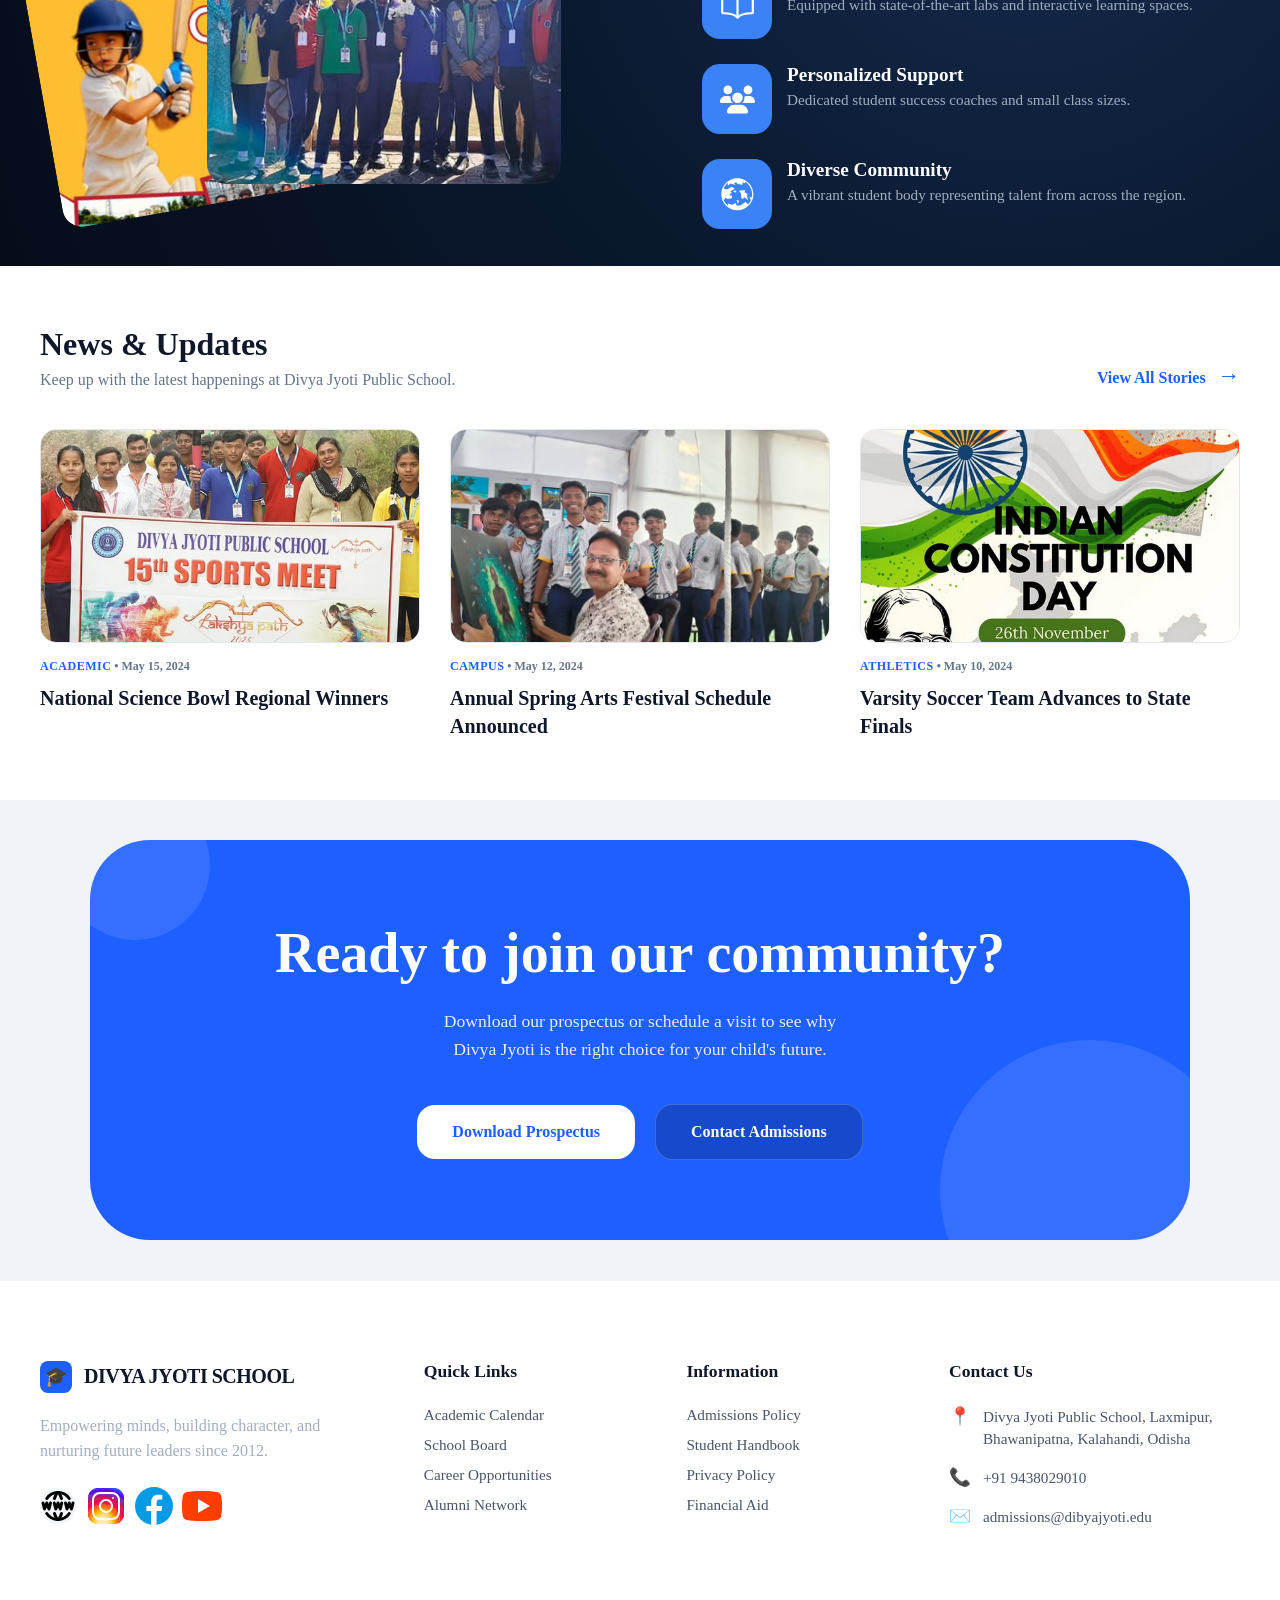
==== commit ba68a950: "Merge branch 'master' of github.com:monster-migrate/dbjpublicschool-website" ====
--- a/index.html
+++ b/index.html
@@ -39,11 +39,11 @@
 
       <div class="mobile-overlay" id="mobileMenu">
         <ul class="nav-links">
-          <li><a href="#">Academics</a></li>
-          <li><a href="#">Admissions</a></li>
-          <li><a href="#">Student Life</a></li>
-          <li><a href="#">About</a></li>
-          <li><a href="#">Contact</a></li>
+          <li><a href="academics.html">Academics</a></li>
+          <li><a href="admissions.html">Admissions</a></li>
+          <li><a href="student_life.html">Student Life</a></li>
+          <li><a href="about.html">About</a></li>
+          <li><a href="contact.html">Contact</a></li>
         </ul>
         <button class="btn btn-primary">Apply Now</button>
       </div>
@@ -68,20 +68,22 @@
             <div class="button-group">
               <button class="btn btn-primary">Apply for Admission</button>
               <button class="btn btn-secondary">
-                <a href="https://wa.me/919438029010"
-                     class="nav-links"
-                     target="_blank"
-                     rel="noopener">
-                     Call on WhatsApp
+                <a
+                  href="https://wa.me/919438029010"
+                  class="nav-links"
+                  target="_blank"
+                  rel="noopener"
+                >
+                  Call on WhatsApp
                 </a>
               </button>
             </div>
             <div class="social-proof">
               <div class="avatar-group">
-                <img src="https://i.pravatar.cc/100?u=112" alt="Student" />
-                <img src="https://i.pravatar.cc/100?u=212" alt="Student" />
-                <img src="https://i.pravatar.cc/100?u=312" alt="Student" />
-                <img src="https://i.pravatar.cc/100?u=420" alt="Student" />
+                <!-- <img src="https://i.pravatar.cc/100?u=112" alt="Student" /> -->
+                <!-- <img src="https://i.pravatar.cc/100?u=212" alt="Student" /> -->
+                <!-- <img src="https://i.pravatar.cc/100?u=312" alt="Student" /> -->
+                <!-- <img src="https://i.pravatar.cc/100?u=420" alt="Student" /> -->
               </div>
               <div class="stats-text">
                 <strong>Join 2,400+ Students</strong>
@@ -159,7 +161,7 @@
               students for the future of innovation.
             </p>
 
-            <a href="#" class="learn-more">
+            <a href="/academics.html" class="learn-more">
               Learn More
               <span class="arrow">›</span>
             </a>
@@ -186,7 +188,7 @@
               visual arts, music and drama.
             </p>
 
-            <a href="#" class="learn-more">
+            <a href="/academics.html" class="learn-more">
               Learn More
               <span class="arrow">›</span>
             </a>
@@ -214,7 +216,7 @@
               unique international exchange programs.
             </p>
 
-            <a href="#" class="learn-more">
+            <a href="/academics.html" class="learn-more">
               Learn More
               <span class="arrow">›</span>
             </a>
@@ -242,7 +244,7 @@
               holistic physical education.
             </p>
 
-            <a href="#" class="learn-more">
+            <a href="/academics.html" class="learn-more">
               Learn More
               <span class="arrow">›</span>
             </a>
@@ -366,56 +368,62 @@
                 Keep up with the latest happenings at Divya Jyoti Public School.
               </p>
             </div>
-            <a href="#" class="view-all"
+            <a href="student_life.html" class="view-all"
               >View All Stories <span class="arrow">→</span></a
             >
           </div>
 
           <div class="news-grid">
-            <article class="news-card">
-              <div class="card-image-placeholder">
+            <a href="student_life.html">
+              <article class="news-card">
+                <div class="card-image-placeholder">
                   <img src="assets/images/sports_meet.png" />
-              </div>
-              <div class="card-content">
-                <p class="card-meta">
-                  <span class="category academic">ACADEMIC</span> •
-                  <span class="date">May 15, 2024</span>
-                </p>
-                <h3 class="card-title">
-                  National Science Bowl Regional Winners
-                </h3>
-              </div>
-            </article>
-
-            <article class="news-card">
-              <div class="card-image-placeholder">
-                <img src="assets/images/art_class.png" />
-              </div>
-              <div class="card-content">
-                <p class="card-meta">
-                  <span class="category campus">CAMPUS</span> •
-                  <span class="date">May 12, 2024</span>
-                </p>
-                <h3 class="card-title">
-                  Annual Spring Arts Festival Schedule Announced
-                </h3>
-              </div>
-            </article>
-
-            <article class="news-card">
-              <div class="card-image-placeholder">
-                <img src="assets/images/const_day.png" />
-              </div>
-              <div class="card-content">
-                <p class="card-meta">
-                  <span class="category athletics">ATHLETICS</span> •
-                  <span class="date">May 10, 2024</span>
-                </p>
-                <h3 class="card-title">
-                  Varsity Soccer Team Advances to State Finals
-                </h3>
-              </div>
-            </article>
+                </div>
+                <div class="card-content">
+                  <p class="card-meta">
+                    <span class="category academic">ACADEMIC</span> •
+                    <span class="date">May 15, 2024</span>
+                  </p>
+                  <h3 class="card-title">
+                    National Science Bowl Regional Winners
+                  </h3>
+                </div>
+              </article>
+            </a>
+
+            <a href="student_life.html">
+              <article class="news-card">
+                <div class="card-image-placeholder">
+                  <img src="assets/images/art_class.png" />
+                </div>
+                <div class="card-content">
+                  <p class="card-meta">
+                    <span class="category campus">CAMPUS</span> •
+                    <span class="date">May 12, 2024</span>
+                  </p>
+                  <h3 class="card-title">
+                    Annual Spring Arts Festival Schedule Announced
+                  </h3>
+                </div>
+              </article>
+            </a>
+
+            <a href="student_life.html">
+              <article class="news-card">
+                <div class="card-image-placeholder">
+                  <img src="assets/images/const_day.png" />
+                </div>
+                <div class="card-content">
+                  <p class="card-meta">
+                    <span class="category athletics">ATHLETICS</span> •
+                    <span class="date">May 10, 2024</span>
+                  </p>
+                  <h3 class="card-title">
+                    Varsity Soccer Team Advances to State Finals
+                  </h3>
+                </div>
+              </article>
+            </a>
           </div>
         </div>
       </section>
@@ -429,8 +437,12 @@
           </p>
 
           <div class="cta-buttons">
-            <a href="#" class="btn btn-white">Download Prospectus</a>
-            <a href="#" class="btn btn-outline">Contact Admissions</a>
+            <a href="assets/prospectus.pdf" class="btn btn-white" download>
+              Download Prospectus
+            </a>
+            <a href="contact.html" class="btn btn-outline"
+              >Contact Admissions</a
+            >
           </div>
         </div>
       </section>
@@ -448,30 +460,74 @@
             since 2012.
           </p>
           <div class="social-links">
-            <a href="#" class="social-icon">🌐</a>
-            <a href="#" class="social-icon">🌐</a>
-            <a href="#" class="social-icon">🌐</a>
-            <a href="#" class="social-icon">🌐</a>
+            <a
+              href="https://schools.org.in/kalahandi/21261401581/divyajyoti-public-school.html"
+              class="social-icon"
+            >
+              <svg
+                stroke="currentColor"
+                fill="none"
+                stroke-width="2"
+                viewBox="0 0 24 24"
+                stroke-linecap="round"
+                stroke-linejoin="round"
+                height="200px"
+                width="200px"
+                xmlns="http://www.w3.org/2000/svg"
+              >
+                <path
+                  d="M19.5 7a9 9 0 0 0 -7.5 -4a8.991 8.991 0 0 0 -7.484 4"
+                ></path>
+                <path d="M11.5 3a16.989 16.989 0 0 0 -1.826 4"></path>
+                <path d="M12.5 3a16.989 16.989 0 0 1 1.828 4"></path>
+                <path
+                  d="M19.5 17a9 9 0 0 1 -7.5 4a8.991 8.991 0 0 1 -7.484 -4"
+                ></path>
+                <path d="M11.5 21a16.989 16.989 0 0 1 -1.826 -4"></path>
+                <path d="M12.5 21a16.989 16.989 0 0 0 1.828 -4"></path>
+                <path d="M2 10l1 4l1.5 -4l1.5 4l1 -4"></path>
+                <path d="M17 10l1 4l1.5 -4l1.5 4l1 -4"></path>
+                <path d="M9.5 10l1 4l1.5 -4l1.5 4l1 -4"></path>
+              </svg>
+            </a>
+            <a
+              href="https://www.instagram.com/divya_jyoti_public_school_bpt/"
+              class="social-icon"
+            >
+              <img src="assets/instagram.svg" alt="Instagram icon by Icons8" />
+            </a>
+            <a
+              href="https://www.facebook.com/p/Divya-Jyoti-Public-School-61556194391582/"
+              class="social-icon"
+            >
+              <img src="assets/facebook.svg" alt="Facebook icon by Icons8" />
+            </a>
+            <a
+              href="https://www.youtube.com/@Divya-Jyoti-Public-School/"
+              class="social-icon"
+            >
+              <img src="assets/youtube.svg" alt="Youtube icon by Icons8" />
+            </a>
           </div>
         </div>
 
         <div class="footer-col">
           <h3 class="footer-heading">Quick Links</h3>
           <ul class="footer-links">
-            <li><a href="#">Academic Calendar</a></li>
-            <li><a href="#">School Board</a></li>
-            <li><a href="#">Career Opportunities</a></li>
-            <li><a href="#">Alumni Network</a></li>
+            <li><a href="academics.html">Academic Calendar</a></li>
+            <li><a href="academics.html">School Board</a></li>
+            <li><a href="academics.html">Career Opportunities</a></li>
+            <li><a href="about.html">Alumni Network</a></li>
           </ul>
         </div>
 
         <div class="footer-col">
           <h3 class="footer-heading">Information</h3>
           <ul class="footer-links">
-            <li><a href="#">Admissions Policy</a></li>
-            <li><a href="#">Student Handbook</a></li>
-            <li><a href="#">Privacy Policy</a></li>
-            <li><a href="#">Financial Aid</a></li>
+            <li><a href="admissions.html">Admissions Policy</a></li>
+            <li><a href="academics.html">Student Handbook</a></li>
+            <li><a href="about.html">Privacy Policy</a></li>
+            <li><a href="academics.html">Financial Aid</a></li>
           </ul>
         </div>
 
